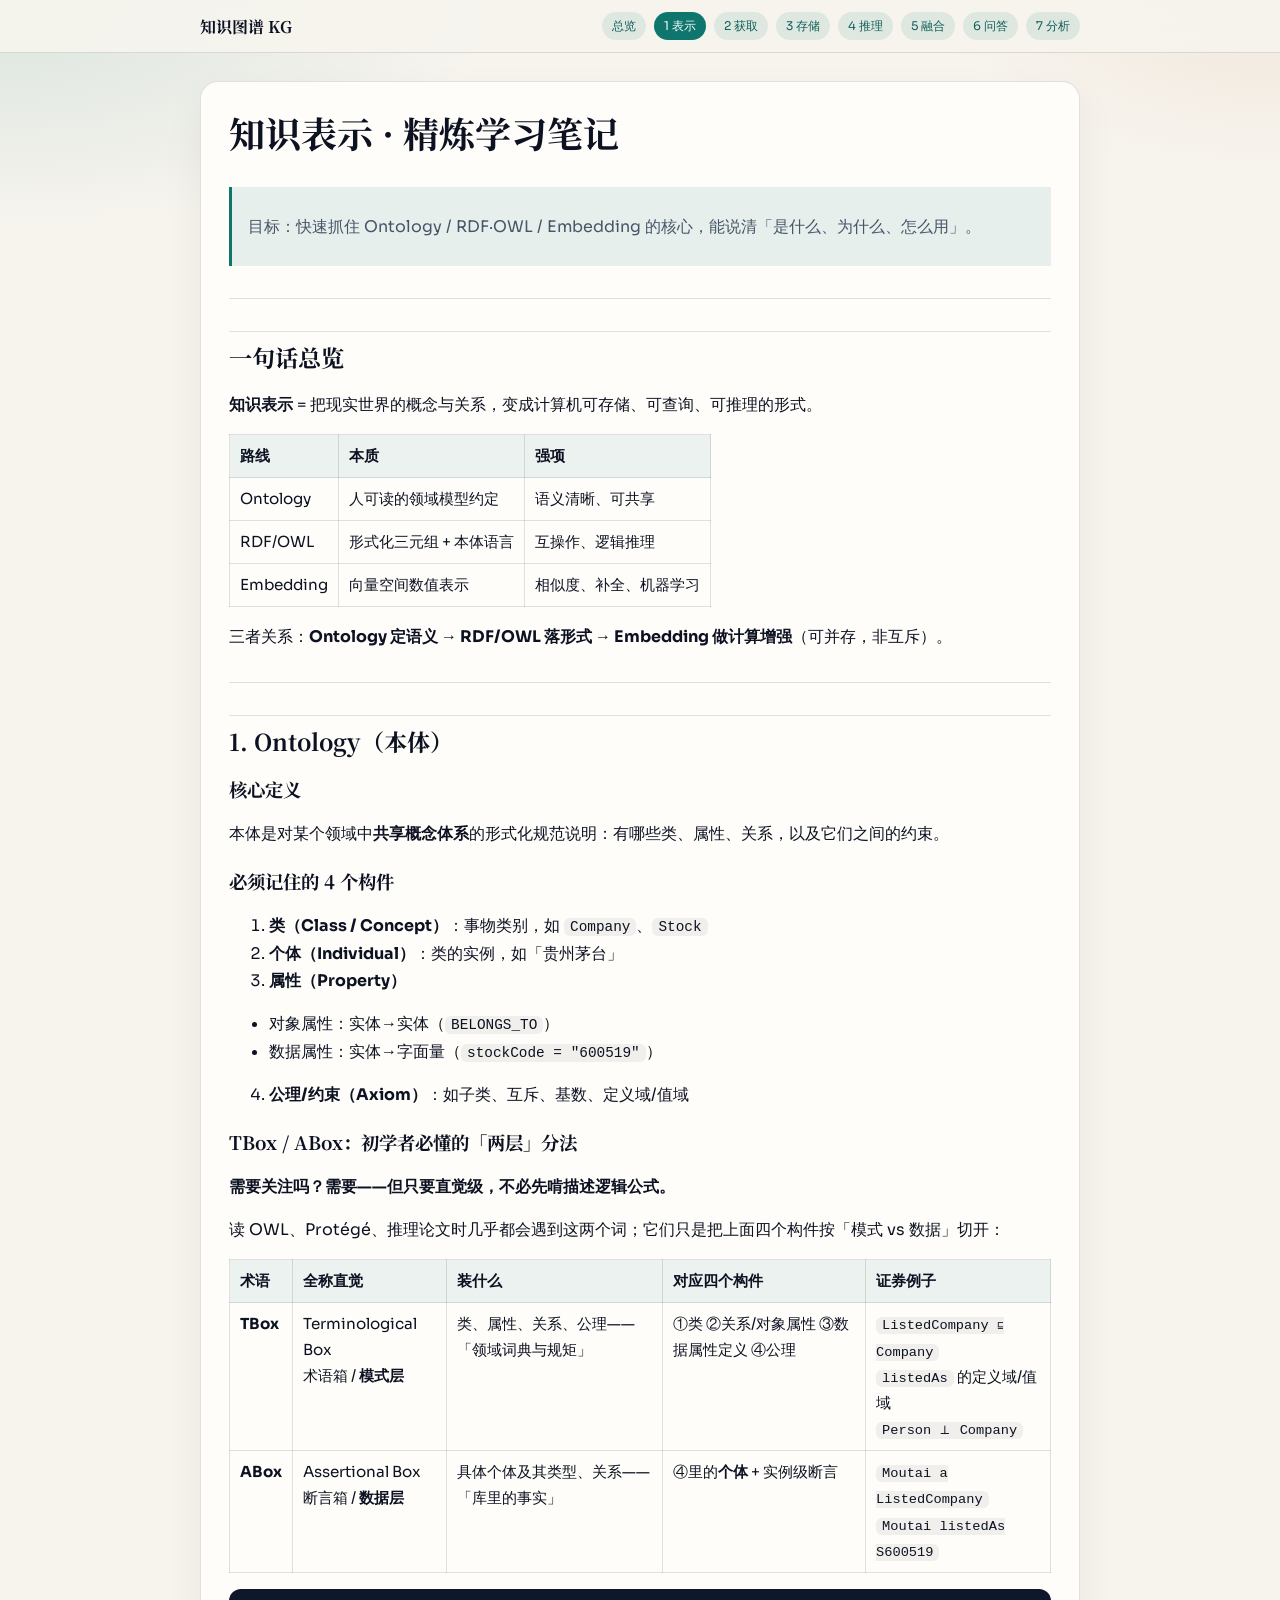
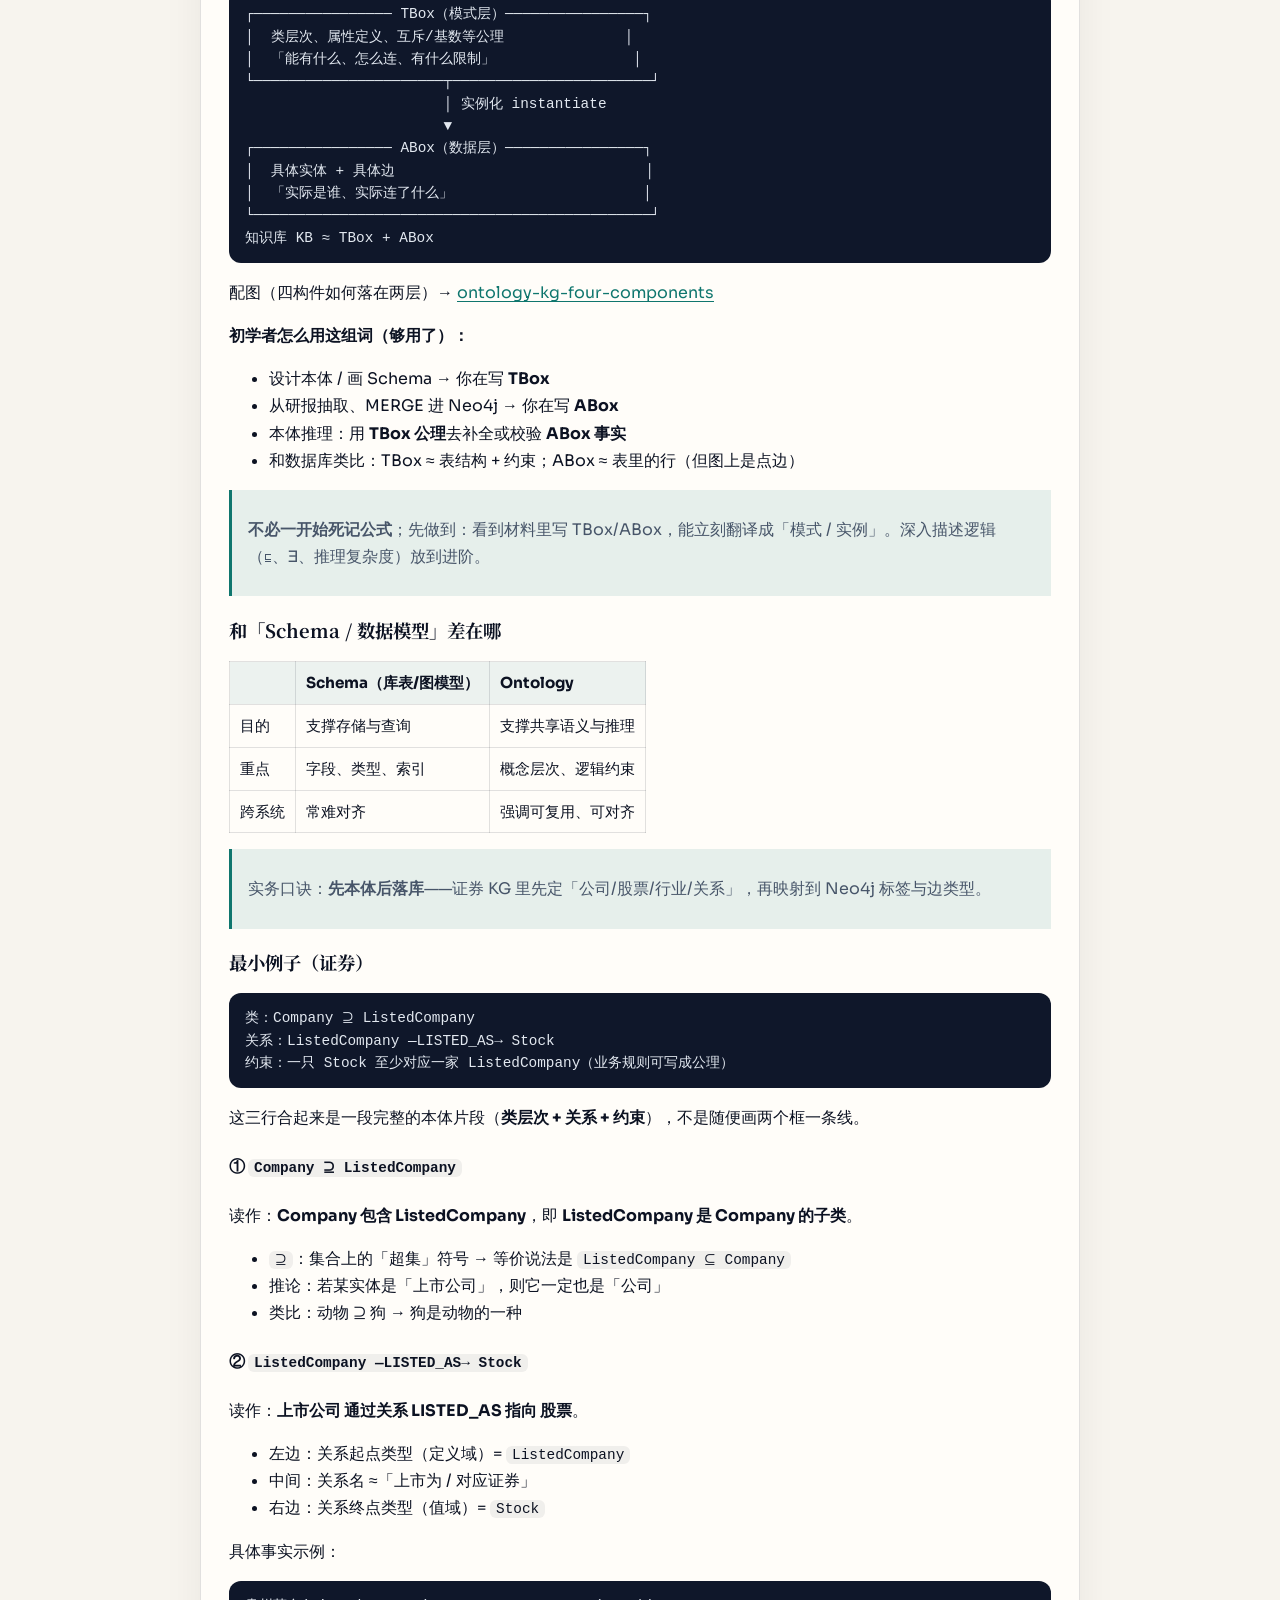
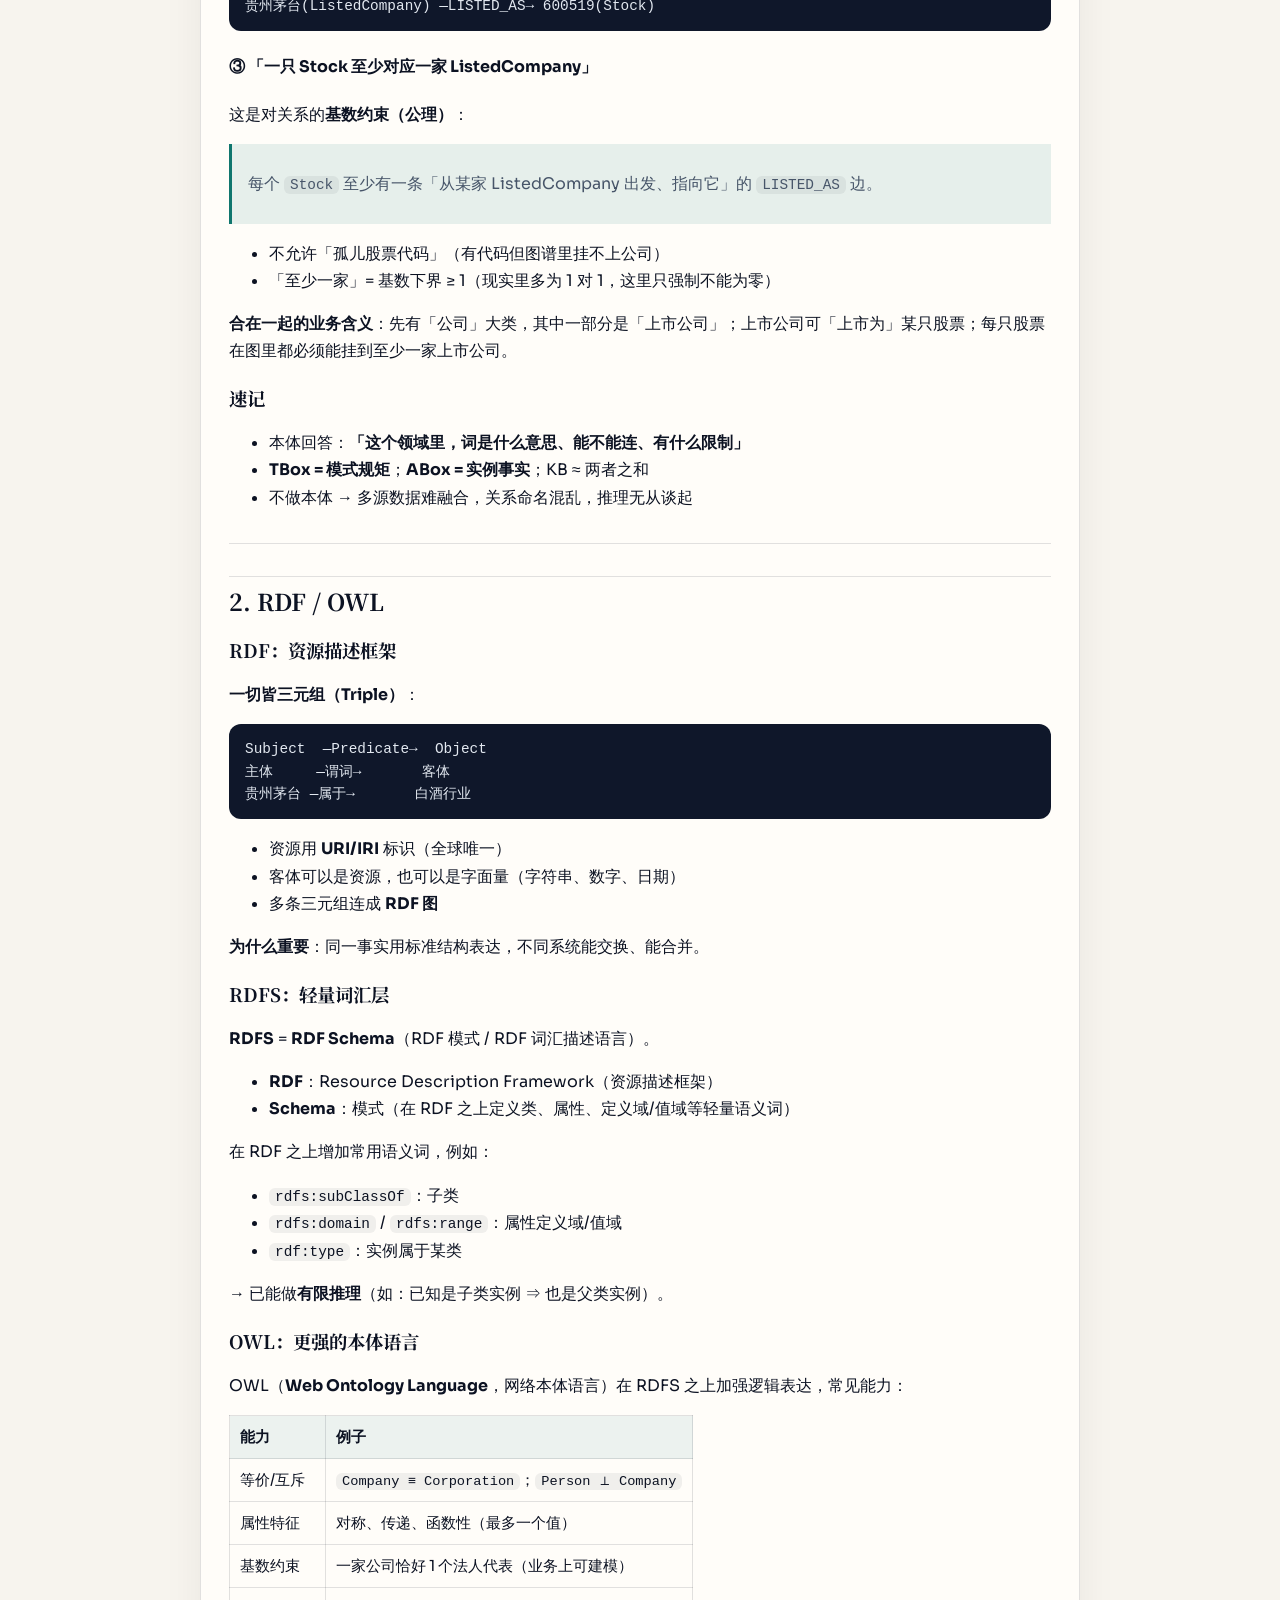
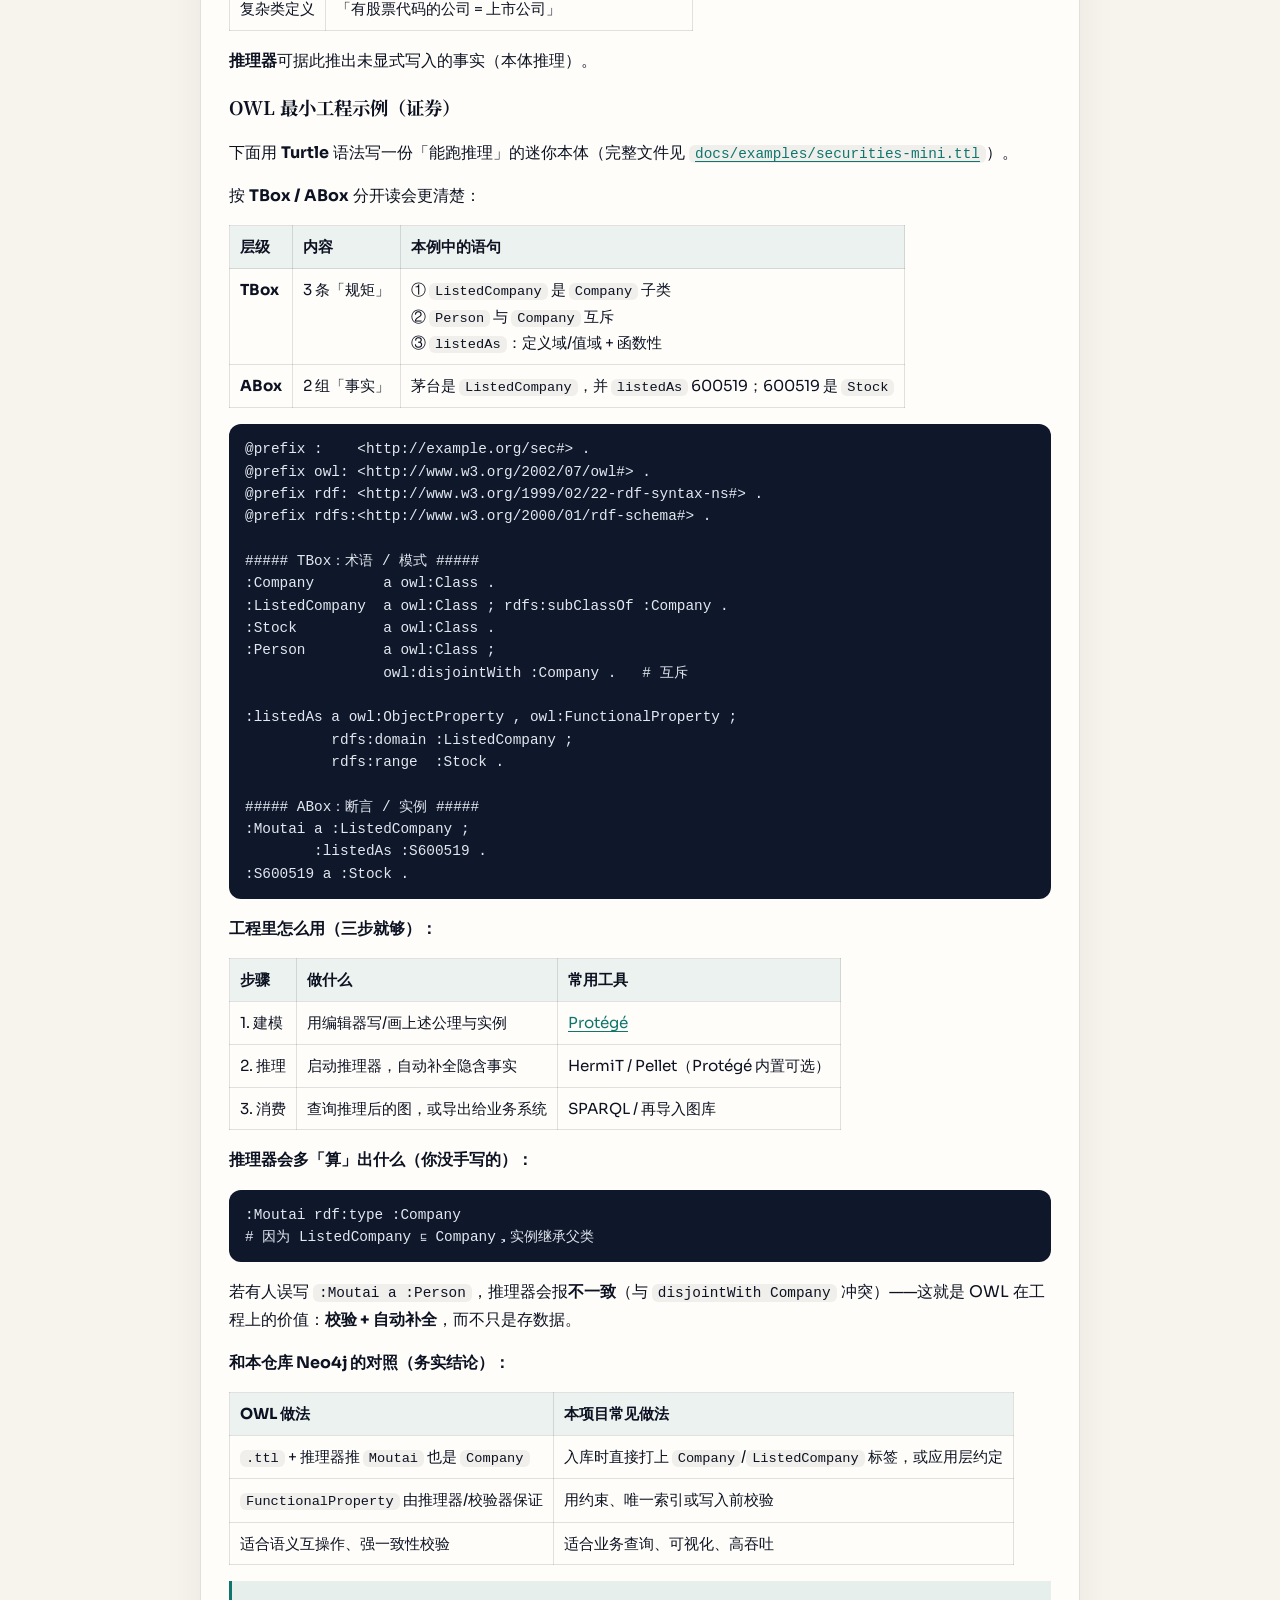
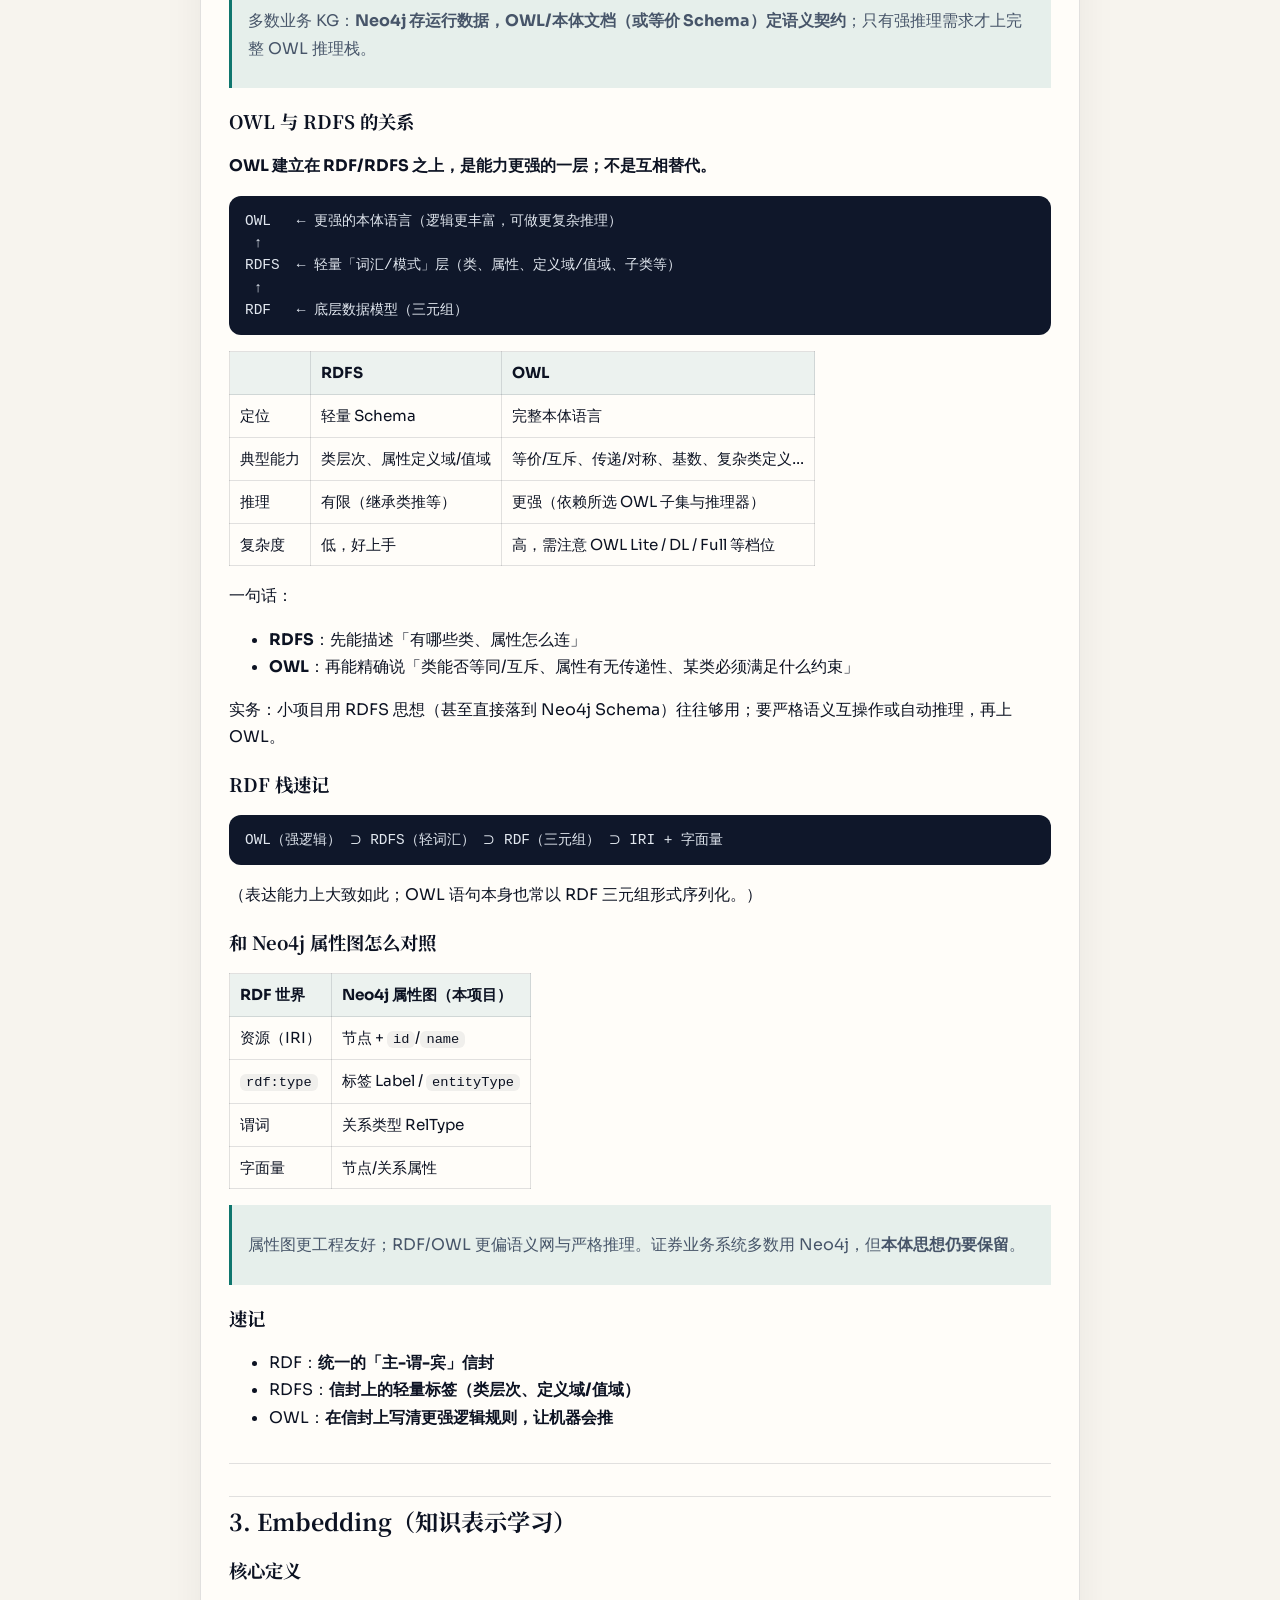
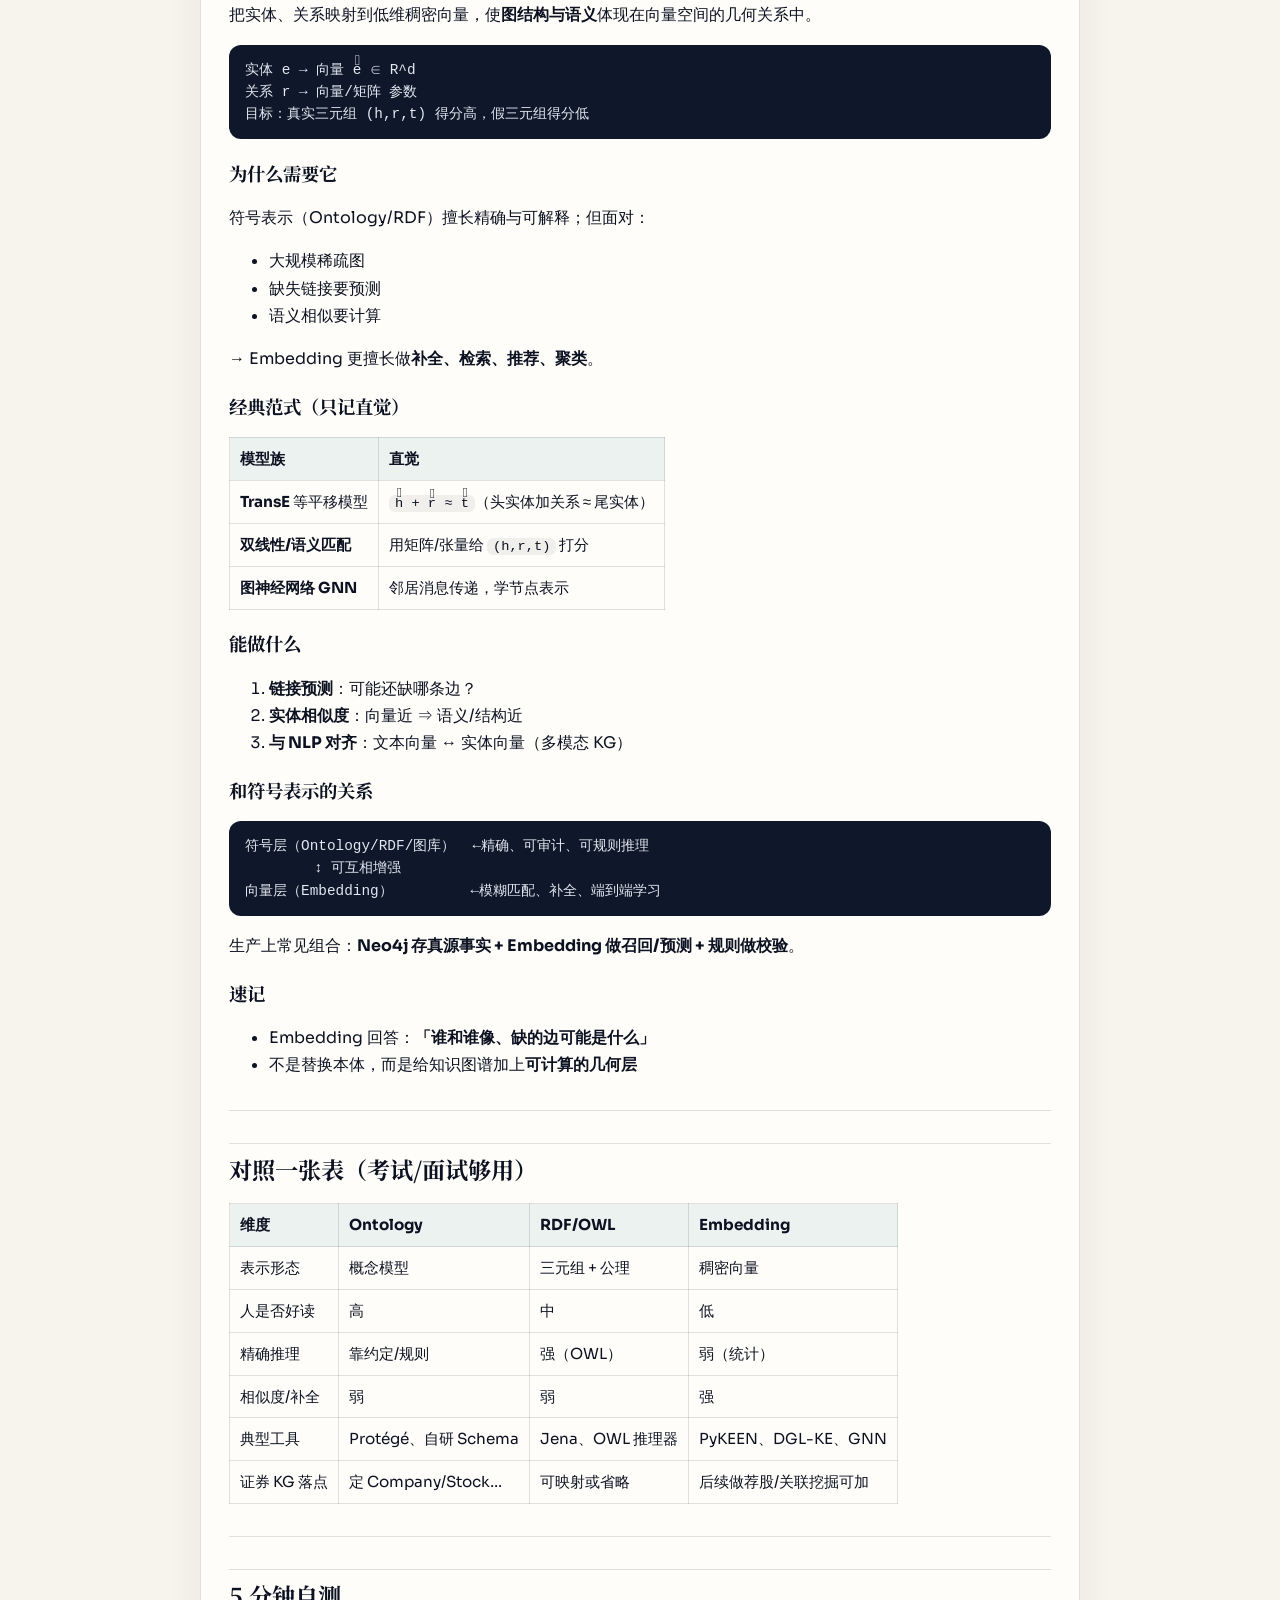
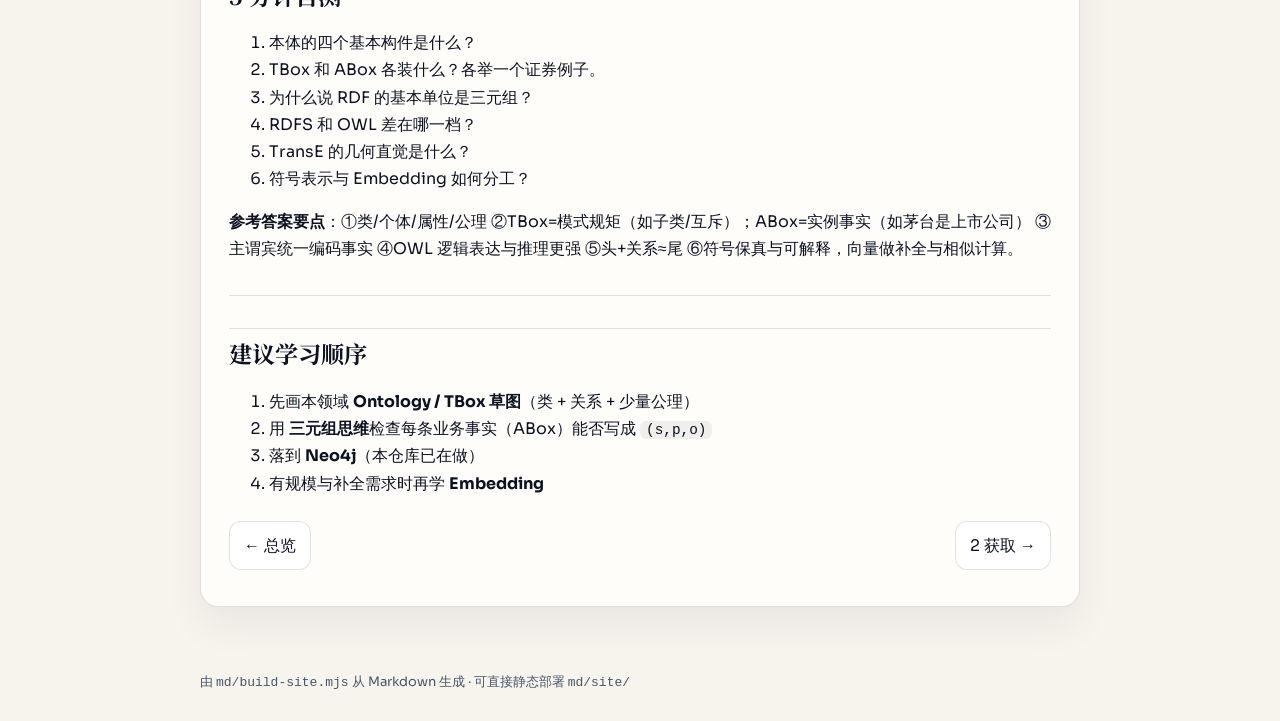
==== docs/1-知识表示.html @ 32b03c39 "feat: init repo" ====
<!DOCTYPE html>
<html lang="zh-CN">
<head>
  <meta charset="UTF-8" />
  <meta name="viewport" content="width=device-width, initial-scale=1.0" />
  <title>1、知识表示 · 证券知识图谱</title>
  <link rel="preconnect" href="https://fonts.googleapis.com" />
  <link rel="preconnect" href="https://fonts.gstatic.com" crossorigin />
  <link href="https://fonts.googleapis.com/css2?family=Noto+Serif+SC:wght@600;700&family=Sora:wght@400;500;600&display=swap" rel="stylesheet" />
  <link rel="stylesheet" href="assets/site.css" />
</head>
<body>
  <header class="topbar">
    <div class="topbar-inner">
      <a class="brand" href="index.html">知识图谱 KG</a>
      <nav class="nav">
          <a href="index.html">总览</a>
          <a href="1-知识表示.html" class="active">1 表示</a>
          <a href="2-知识获取.html">2 获取</a>
          <a href="3-知识存储.html">3 存储</a>
          <a href="4-知识推理.html">4 推理</a>
          <a href="5-知识融合.html">5 融合</a>
          <a href="6-知识问答.html">6 问答</a>
          <a href="7-知识分析.html">7 分析</a>
      </nav>
    </div>
  </header>
  <main class="wrap">
    <article class="article">
      <h1>知识表示 · 精炼学习笔记</h1>
<blockquote>
<p>目标：快速抓住 Ontology / RDF·OWL / Embedding 的核心，能说清「是什么、为什么、怎么用」。</p>
</blockquote>
<hr>
<h2>一句话总览</h2>
<p><strong>知识表示</strong> = 把现实世界的概念与关系，变成计算机可存储、可查询、可推理的形式。</p>
<table>
<thead>
<tr>
<th>路线</th>
<th>本质</th>
<th>强项</th>
</tr>
</thead>
<tbody><tr>
<td>Ontology</td>
<td>人可读的领域模型约定</td>
<td>语义清晰、可共享</td>
</tr>
<tr>
<td>RDF/OWL</td>
<td>形式化三元组 + 本体语言</td>
<td>互操作、逻辑推理</td>
</tr>
<tr>
<td>Embedding</td>
<td>向量空间数值表示</td>
<td>相似度、补全、机器学习</td>
</tr>
</tbody></table>
<p>三者关系：<strong>Ontology 定语义 → RDF/OWL 落形式 → Embedding 做计算增强</strong>（可并存，非互斥）。</p>
<hr>
<h2>1. Ontology（本体）</h2>
<h3>核心定义</h3>
<p>本体是对某个领域中<strong>共享概念体系</strong>的形式化规范说明：有哪些类、属性、关系，以及它们之间的约束。</p>
<h3>必须记住的 4 个构件</h3>
<ol>
<li><strong>类（Class / Concept）</strong>：事物类别，如 <code>Company</code>、<code>Stock</code></li>
<li><strong>个体（Individual）</strong>：类的实例，如「贵州茅台」</li>
<li><strong>属性（Property）</strong></li>
</ol>
<ul>
<li>对象属性：实体→实体（<code>BELONGS_TO</code>）</li>
<li>数据属性：实体→字面量（<code>stockCode = &quot;600519&quot;</code>）</li>
</ul>
<ol start="4">
<li><strong>公理/约束（Axiom）</strong>：如子类、互斥、基数、定义域/值域</li>
</ol>
<h3>TBox / ABox：初学者必懂的「两层」分法</h3>
<p><strong>需要关注吗？需要——但只要直觉级，不必先啃描述逻辑公式。</strong></p>
<p>读 OWL、Protégé、推理论文时几乎都会遇到这两个词；它们只是把上面四个构件按「模式 vs 数据」切开：</p>
<table>
<thead>
<tr>
<th>术语</th>
<th>全称直觉</th>
<th>装什么</th>
<th>对应四个构件</th>
<th>证券例子</th>
</tr>
</thead>
<tbody><tr>
<td><strong>TBox</strong></td>
<td>Terminological Box<br>术语箱 / <strong>模式层</strong></td>
<td>类、属性、关系、公理——「领域词典与规矩」</td>
<td>①类 ②关系/对象属性 ③数据属性定义 ④公理</td>
<td><code>ListedCompany ⊑ Company</code><br><code>listedAs</code> 的定义域/值域<br><code>Person ⊥ Company</code></td>
</tr>
<tr>
<td><strong>ABox</strong></td>
<td>Assertional Box<br>断言箱 / <strong>数据层</strong></td>
<td>具体个体及其类型、关系——「库里的事实」</td>
<td>④里的<strong>个体</strong> + 实例级断言</td>
<td><code>Moutai a ListedCompany</code><br><code>Moutai listedAs S600519</code></td>
</tr>
</tbody></table>
<pre><code class="language-text">┌──────────────── TBox（模式层）────────────────┐
│  类层次、属性定义、互斥/基数等公理              │
│  「能有什么、怎么连、有什么限制」                │
└──────────────────────┬───────────────────────┘
                       │ 实例化 instantiate
                       ▼
┌──────────────── ABox（数据层）────────────────┐
│  具体实体 + 具体边                             │
│  「实际是谁、实际连了什么」                      │
└──────────────────────────────────────────────┘
知识库 KB ≈ TBox + ABox
</code></pre>
<p>配图（四构件如何落在两层）→ <a href="ontology-kg-four-components/index.html">ontology-kg-four-components</a></p>
<p><strong>初学者怎么用这组词（够用了）：</strong></p>
<ul>
<li>设计本体 / 画 Schema → 你在写 <strong>TBox</strong></li>
<li>从研报抽取、MERGE 进 Neo4j → 你在写 <strong>ABox</strong></li>
<li>本体推理：用 <strong>TBox 公理</strong>去补全或校验 <strong>ABox 事实</strong></li>
<li>和数据库类比：TBox ≈ 表结构 + 约束；ABox ≈ 表里的行（但图上是点边）</li>
</ul>
<blockquote>
<p><strong>不必一开始死记公式</strong>；先做到：看到材料里写 TBox/ABox，能立刻翻译成「模式 / 实例」。深入描述逻辑（⊑、∃、推理复杂度）放到进阶。</p>
</blockquote>
<h3>和「Schema / 数据模型」差在哪</h3>
<table>
<thead>
<tr>
<th></th>
<th>Schema（库表/图模型）</th>
<th>Ontology</th>
</tr>
</thead>
<tbody><tr>
<td>目的</td>
<td>支撑存储与查询</td>
<td>支撑共享语义与推理</td>
</tr>
<tr>
<td>重点</td>
<td>字段、类型、索引</td>
<td>概念层次、逻辑约束</td>
</tr>
<tr>
<td>跨系统</td>
<td>常难对齐</td>
<td>强调可复用、可对齐</td>
</tr>
</tbody></table>
<blockquote>
<p>实务口诀：<strong>先本体后落库</strong>——证券 KG 里先定「公司/股票/行业/关系」，再映射到 Neo4j 标签与边类型。</p>
</blockquote>
<h3>最小例子（证券）</h3>
<pre><code class="language-text">类：Company ⊇ ListedCompany
关系：ListedCompany —LISTED_AS→ Stock
约束：一只 Stock 至少对应一家 ListedCompany（业务规则可写成公理）
</code></pre>
<p>这三行合起来是一段完整的本体片段（<strong>类层次 + 关系 + 约束</strong>），不是随便画两个框一条线。</p>
<h4>① <code>Company ⊇ ListedCompany</code></h4>
<p>读作：<strong>Company 包含 ListedCompany</strong>，即 <strong>ListedCompany 是 Company 的子类</strong>。</p>
<ul>
<li><code>⊇</code>：集合上的「超集」符号 → 等价说法是 <code>ListedCompany ⊆ Company</code></li>
<li>推论：若某实体是「上市公司」，则它一定也是「公司」</li>
<li>类比：动物 ⊇ 狗 → 狗是动物的一种</li>
</ul>
<h4>② <code>ListedCompany —LISTED_AS→ Stock</code></h4>
<p>读作：<strong>上市公司 通过关系 LISTED_AS 指向 股票</strong>。</p>
<ul>
<li>左边：关系起点类型（定义域）= <code>ListedCompany</code></li>
<li>中间：关系名 ≈「上市为 / 对应证券」</li>
<li>右边：关系终点类型（值域）= <code>Stock</code></li>
</ul>
<p>具体事实示例：</p>
<pre><code class="language-text">贵州茅台(ListedCompany) —LISTED_AS→ 600519(Stock)
</code></pre>
<h4>③ 「一只 Stock 至少对应一家 ListedCompany」</h4>
<p>这是对关系的<strong>基数约束（公理）</strong>：</p>
<blockquote>
<p>每个 <code>Stock</code> 至少有一条「从某家 ListedCompany 出发、指向它」的 <code>LISTED_AS</code> 边。</p>
</blockquote>
<ul>
<li>不允许「孤儿股票代码」（有代码但图谱里挂不上公司）</li>
<li>「至少一家」= 基数下界 ≥ 1（现实里多为 1 对 1，这里只强制不能为零）</li>
</ul>
<p><strong>合在一起的业务含义</strong>：先有「公司」大类，其中一部分是「上市公司」；上市公司可「上市为」某只股票；每只股票在图里都必须能挂到至少一家上市公司。</p>
<h3>速记</h3>
<ul>
<li>本体回答：<strong>「这个领域里，词是什么意思、能不能连、有什么限制」</strong></li>
<li><strong>TBox = 模式规矩</strong>；<strong>ABox = 实例事实</strong>；KB ≈ 两者之和</li>
<li>不做本体 → 多源数据难融合，关系命名混乱，推理无从谈起</li>
</ul>
<hr>
<h2>2. RDF / OWL</h2>
<h3>RDF：资源描述框架</h3>
<p><strong>一切皆三元组（Triple）</strong>：</p>
<pre><code class="language-text">Subject  —Predicate→  Object
主体     —谓词→       客体
贵州茅台 —属于→       白酒行业
</code></pre>
<ul>
<li>资源用 <strong>URI/IRI</strong> 标识（全球唯一）</li>
<li>客体可以是资源，也可以是字面量（字符串、数字、日期）</li>
<li>多条三元组连成 <strong>RDF 图</strong></li>
</ul>
<p><strong>为什么重要</strong>：同一事实用标准结构表达，不同系统能交换、能合并。</p>
<h3>RDFS：轻量词汇层</h3>
<p><strong>RDFS</strong> = <strong>RDF Schema</strong>（RDF 模式 / RDF 词汇描述语言）。</p>
<ul>
<li><strong>RDF</strong>：Resource Description Framework（资源描述框架）</li>
<li><strong>Schema</strong>：模式（在 RDF 之上定义类、属性、定义域/值域等轻量语义词）</li>
</ul>
<p>在 RDF 之上增加常用语义词，例如：</p>
<ul>
<li><code>rdfs:subClassOf</code>：子类</li>
<li><code>rdfs:domain</code> / <code>rdfs:range</code>：属性定义域/值域</li>
<li><code>rdf:type</code>：实例属于某类</li>
</ul>
<p>→ 已能做<strong>有限推理</strong>（如：已知是子类实例 ⇒ 也是父类实例）。</p>
<h3>OWL：更强的本体语言</h3>
<p>OWL（<strong>Web Ontology Language</strong>，网络本体语言）在 RDFS 之上加强逻辑表达，常见能力：</p>
<table>
<thead>
<tr>
<th>能力</th>
<th>例子</th>
</tr>
</thead>
<tbody><tr>
<td>等价/互斥</td>
<td><code>Company ≡ Corporation</code>；<code>Person ⊥ Company</code></td>
</tr>
<tr>
<td>属性特征</td>
<td>对称、传递、函数性（最多一个值）</td>
</tr>
<tr>
<td>基数约束</td>
<td>一家公司恰好 1 个法人代表（业务上可建模）</td>
</tr>
<tr>
<td>复杂类定义</td>
<td>「有股票代码的公司 = 上市公司」</td>
</tr>
</tbody></table>
<p><strong>推理器</strong>可据此推出未显式写入的事实（本体推理）。</p>
<h3>OWL 最小工程示例（证券）</h3>
<p>下面用 <strong>Turtle</strong> 语法写一份「能跑推理」的迷你本体（完整文件见 <a href="examples/securities-mini.ttl"><code>docs/examples/securities-mini.ttl</code></a>）。</p>
<p>按 <strong>TBox / ABox</strong> 分开读会更清楚：</p>
<table>
<thead>
<tr>
<th>层级</th>
<th>内容</th>
<th>本例中的语句</th>
</tr>
</thead>
<tbody><tr>
<td><strong>TBox</strong></td>
<td>3 条「规矩」</td>
<td>① <code>ListedCompany</code> 是 <code>Company</code> 子类<br>② <code>Person</code> 与 <code>Company</code> 互斥<br>③ <code>listedAs</code>：定义域/值域 + 函数性</td>
</tr>
<tr>
<td><strong>ABox</strong></td>
<td>2 组「事实」</td>
<td>茅台是 <code>ListedCompany</code>，并 <code>listedAs</code> 600519；600519 是 <code>Stock</code></td>
</tr>
</tbody></table>
<pre><code class="language-turtle">@prefix :    &lt;http://example.org/sec#&gt; .
@prefix owl: &lt;http://www.w3.org/2002/07/owl#&gt; .
@prefix rdf: &lt;http://www.w3.org/1999/02/22-rdf-syntax-ns#&gt; .
@prefix rdfs:&lt;http://www.w3.org/2000/01/rdf-schema#&gt; .

##### TBox：术语 / 模式 #####
:Company        a owl:Class .
:ListedCompany  a owl:Class ; rdfs:subClassOf :Company .
:Stock          a owl:Class .
:Person         a owl:Class ;
                owl:disjointWith :Company .   # 互斥

:listedAs a owl:ObjectProperty , owl:FunctionalProperty ;
          rdfs:domain :ListedCompany ;
          rdfs:range  :Stock .

##### ABox：断言 / 实例 #####
:Moutai a :ListedCompany ;
        :listedAs :S600519 .
:S600519 a :Stock .
</code></pre>
<p><strong>工程里怎么用（三步就够）：</strong></p>
<table>
<thead>
<tr>
<th>步骤</th>
<th>做什么</th>
<th>常用工具</th>
</tr>
</thead>
<tbody><tr>
<td>1. 建模</td>
<td>用编辑器写/画上述公理与实例</td>
<td><a href="https://protege.stanford.edu/">Protégé</a></td>
</tr>
<tr>
<td>2. 推理</td>
<td>启动推理器，自动补全隐含事实</td>
<td>HermiT / Pellet（Protégé 内置可选）</td>
</tr>
<tr>
<td>3. 消费</td>
<td>查询推理后的图，或导出给业务系统</td>
<td>SPARQL / 再导入图库</td>
</tr>
</tbody></table>
<p><strong>推理器会多「算」出什么（你没手写的）：</strong></p>
<pre><code class="language-text">:Moutai rdf:type :Company
# 因为 ListedCompany ⊑ Company，实例继承父类
</code></pre>
<p>若有人误写 <code>:Moutai a :Person</code>，推理器会报<strong>不一致</strong>（与 <code>disjointWith Company</code> 冲突）——这就是 OWL 在工程上的价值：<strong>校验 + 自动补全</strong>，而不只是存数据。</p>
<p><strong>和本仓库 Neo4j 的对照（务实结论）：</strong></p>
<table>
<thead>
<tr>
<th>OWL 做法</th>
<th>本项目常见做法</th>
</tr>
</thead>
<tbody><tr>
<td><code>.ttl</code> + 推理器推 <code>Moutai</code> 也是 <code>Company</code></td>
<td>入库时直接打上 <code>Company</code>/<code>ListedCompany</code> 标签，或应用层约定</td>
</tr>
<tr>
<td><code>FunctionalProperty</code> 由推理器/校验器保证</td>
<td>用约束、唯一索引或写入前校验</td>
</tr>
<tr>
<td>适合语义互操作、强一致性校验</td>
<td>适合业务查询、可视化、高吞吐</td>
</tr>
</tbody></table>
<blockquote>
<p>多数业务 KG：<strong>Neo4j 存运行数据，OWL/本体文档（或等价 Schema）定语义契约</strong>；只有强推理需求才上完整 OWL 推理栈。</p>
</blockquote>
<h3>OWL 与 RDFS 的关系</h3>
<p><strong>OWL 建立在 RDF/RDFS 之上，是能力更强的一层；不是互相替代。</strong></p>
<pre><code class="language-text">OWL   ← 更强的本体语言（逻辑更丰富，可做更复杂推理）
 ↑
RDFS  ← 轻量「词汇/模式」层（类、属性、定义域/值域、子类等）
 ↑
RDF   ← 底层数据模型（三元组）
</code></pre>
<table>
<thead>
<tr>
<th></th>
<th>RDFS</th>
<th>OWL</th>
</tr>
</thead>
<tbody><tr>
<td>定位</td>
<td>轻量 Schema</td>
<td>完整本体语言</td>
</tr>
<tr>
<td>典型能力</td>
<td>类层次、属性定义域/值域</td>
<td>等价/互斥、传递/对称、基数、复杂类定义…</td>
</tr>
<tr>
<td>推理</td>
<td>有限（继承类推等）</td>
<td>更强（依赖所选 OWL 子集与推理器）</td>
</tr>
<tr>
<td>复杂度</td>
<td>低，好上手</td>
<td>高，需注意 OWL Lite / DL / Full 等档位</td>
</tr>
</tbody></table>
<p>一句话：</p>
<ul>
<li><strong>RDFS</strong>：先能描述「有哪些类、属性怎么连」</li>
<li><strong>OWL</strong>：再能精确说「类能否等同/互斥、属性有无传递性、某类必须满足什么约束」</li>
</ul>
<p>实务：小项目用 RDFS 思想（甚至直接落到 Neo4j Schema）往往够用；要严格语义互操作或自动推理，再上 OWL。</p>
<h3>RDF 栈速记</h3>
<pre><code class="language-text">OWL（强逻辑） ⊃ RDFS（轻词汇） ⊃ RDF（三元组） ⊃ IRI + 字面量
</code></pre>
<p>（表达能力上大致如此；OWL 语句本身也常以 RDF 三元组形式序列化。）</p>
<h3>和 Neo4j 属性图怎么对照</h3>
<table>
<thead>
<tr>
<th>RDF 世界</th>
<th>Neo4j 属性图（本项目）</th>
</tr>
</thead>
<tbody><tr>
<td>资源（IRI）</td>
<td>节点 + <code>id</code>/<code>name</code></td>
</tr>
<tr>
<td><code>rdf:type</code></td>
<td>标签 Label / <code>entityType</code></td>
</tr>
<tr>
<td>谓词</td>
<td>关系类型 RelType</td>
</tr>
<tr>
<td>字面量</td>
<td>节点/关系属性</td>
</tr>
</tbody></table>
<blockquote>
<p>属性图更工程友好；RDF/OWL 更偏语义网与严格推理。证券业务系统多数用 Neo4j，但<strong>本体思想仍要保留</strong>。</p>
</blockquote>
<h3>速记</h3>
<ul>
<li>RDF：<strong>统一的「主-谓-宾」信封</strong></li>
<li>RDFS：<strong>信封上的轻量标签（类层次、定义域/值域）</strong></li>
<li>OWL：<strong>在信封上写清更强逻辑规则，让机器会推</strong></li>
</ul>
<hr>
<h2>3. Embedding（知识表示学习）</h2>
<h3>核心定义</h3>
<p>把实体、关系映射到低维稠密向量，使<strong>图结构与语义</strong>体现在向量空间的几何关系中。</p>
<pre><code class="language-text">实体 e → 向量 e⃗ ∈ R^d
关系 r → 向量/矩阵 参数
目标：真实三元组 (h,r,t) 得分高，假三元组得分低
</code></pre>
<h3>为什么需要它</h3>
<p>符号表示（Ontology/RDF）擅长精确与可解释；但面对：</p>
<ul>
<li>大规模稀疏图</li>
<li>缺失链接要预测</li>
<li>语义相似要计算</li>
</ul>
<p>→ Embedding 更擅长做<strong>补全、检索、推荐、聚类</strong>。</p>
<h3>经典范式（只记直觉）</h3>
<table>
<thead>
<tr>
<th>模型族</th>
<th>直觉</th>
</tr>
</thead>
<tbody><tr>
<td><strong>TransE</strong> 等平移模型</td>
<td><code>h⃗ + r⃗ ≈ t⃗</code>（头实体加关系 ≈ 尾实体）</td>
</tr>
<tr>
<td><strong>双线性/语义匹配</strong></td>
<td>用矩阵/张量给 <code>(h,r,t)</code> 打分</td>
</tr>
<tr>
<td><strong>图神经网络 GNN</strong></td>
<td>邻居消息传递，学节点表示</td>
</tr>
</tbody></table>
<h3>能做什么</h3>
<ol>
<li><strong>链接预测</strong>：可能还缺哪条边？</li>
<li><strong>实体相似度</strong>：向量近 ⇒ 语义/结构近</li>
<li><strong>与 NLP 对齐</strong>：文本向量 ↔ 实体向量（多模态 KG）</li>
</ol>
<h3>和符号表示的关系</h3>
<pre><code class="language-text">符号层（Ontology/RDF/图库）  ←精确、可审计、可规则推理
        ↕ 可互相增强
向量层（Embedding）         ←模糊匹配、补全、端到端学习
</code></pre>
<p>生产上常见组合：<strong>Neo4j 存真源事实 + Embedding 做召回/预测 + 规则做校验</strong>。</p>
<h3>速记</h3>
<ul>
<li>Embedding 回答：<strong>「谁和谁像、缺的边可能是什么」</strong></li>
<li>不是替换本体，而是给知识图谱加上<strong>可计算的几何层</strong></li>
</ul>
<hr>
<h2>对照一张表（考试/面试够用）</h2>
<table>
<thead>
<tr>
<th>维度</th>
<th>Ontology</th>
<th>RDF/OWL</th>
<th>Embedding</th>
</tr>
</thead>
<tbody><tr>
<td>表示形态</td>
<td>概念模型</td>
<td>三元组 + 公理</td>
<td>稠密向量</td>
</tr>
<tr>
<td>人是否好读</td>
<td>高</td>
<td>中</td>
<td>低</td>
</tr>
<tr>
<td>精确推理</td>
<td>靠约定/规则</td>
<td>强（OWL）</td>
<td>弱（统计）</td>
</tr>
<tr>
<td>相似度/补全</td>
<td>弱</td>
<td>弱</td>
<td>强</td>
</tr>
<tr>
<td>典型工具</td>
<td>Protégé、自研 Schema</td>
<td>Jena、OWL 推理器</td>
<td>PyKEEN、DGL-KE、GNN</td>
</tr>
<tr>
<td>证券 KG 落点</td>
<td>定 Company/Stock…</td>
<td>可映射或省略</td>
<td>后续做荐股/关联挖掘可加</td>
</tr>
</tbody></table>
<hr>
<h2>5 分钟自测</h2>
<ol>
<li>本体的四个基本构件是什么？</li>
<li>TBox 和 ABox 各装什么？各举一个证券例子。</li>
<li>为什么说 RDF 的基本单位是三元组？</li>
<li>RDFS 和 OWL 差在哪一档？</li>
<li>TransE 的几何直觉是什么？</li>
<li>符号表示与 Embedding 如何分工？</li>
</ol>
<p><strong>参考答案要点</strong>：①类/个体/属性/公理 ②TBox=模式规矩（如子类/互斥）；ABox=实例事实（如茅台是上市公司） ③主谓宾统一编码事实 ④OWL 逻辑表达与推理更强 ⑤头+关系≈尾 ⑥符号保真与可解释，向量做补全与相似计算。</p>
<hr>
<h2>建议学习顺序</h2>
<ol>
<li>先画本领域 <strong>Ontology / TBox 草图</strong>（类 + 关系 + 少量公理）</li>
<li>用 <strong>三元组思维</strong>检查每条业务事实（ABox）能否写成 <code>(s,p,o)</code></li>
<li>落到 <strong>Neo4j</strong>（本仓库已在做）</li>
<li>有规模与补全需求时再学 <strong>Embedding</strong></li>
</ol>

      <nav class="pager"><a href="index.html">← 总览</a><a href="2-知识获取.html">2 获取 →</a></nav>
    </article>
  </main>
  <footer class="footer">
    由 <code>md/build-site.mjs</code> 从 Markdown 生成 · 可直接静态部署 <code>md/site/</code>
  </footer>
</body>
</html>
---- docs/assets/site.css ----
:root {
  --ink: #0c1222;
  --muted: #475569;
  --paper: #f7f4ee;
  --panel: #fffdf9;
  --line: rgba(12, 18, 34, 0.12);
  --accent: #0f766e;
  --accent-soft: rgba(15, 118, 110, 0.1);
  --code-bg: #0f172a;
  --font: "Sora", "PingFang SC", "Microsoft YaHei", sans-serif;
  --display: "Noto Serif SC", "Songti SC", serif;
}

* {
  box-sizing: border-box;
}

html {
  scroll-behavior: smooth;
}

body {
  margin: 0;
  color: var(--ink);
  font-family: var(--font);
  line-height: 1.7;
  background:
    radial-gradient(900px 420px at 0% 0%, rgba(15, 118, 110, 0.12), transparent 55%),
    radial-gradient(700px 360px at 100% 0%, rgba(180, 83, 9, 0.08), transparent 50%),
    var(--paper);
}

a {
  color: var(--accent);
  text-decoration-thickness: 1px;
  text-underline-offset: 3px;
}

a:hover {
  color: #115e59;
}

.topbar {
  position: sticky;
  top: 0;
  z-index: 20;
  backdrop-filter: blur(10px);
  background: rgba(247, 244, 238, 0.9);
  border-bottom: 1px solid var(--line);
}

.topbar-inner {
  max-width: 920px;
  margin: 0 auto;
  padding: 12px 20px;
  display: flex;
  gap: 12px;
  align-items: center;
  justify-content: space-between;
  flex-wrap: wrap;
}

.brand {
  font-family: var(--display);
  font-weight: 700;
  color: var(--ink);
  text-decoration: none;
}

.nav {
  display: flex;
  flex-wrap: wrap;
  gap: 8px;
}

.nav a {
  font-size: 12px;
  padding: 4px 10px;
  border-radius: 999px;
  background: var(--accent-soft);
  text-decoration: none;
  color: #115e59;
}

.nav a.active {
  background: var(--accent);
  color: #f8fffc;
}

.wrap {
  max-width: 920px;
  margin: 0 auto;
  padding: 28px 20px 64px;
}

.article {
  background: var(--panel);
  border: 1px solid var(--line);
  border-radius: 18px;
  padding: 28px 28px 36px;
  box-shadow: 0 18px 40px rgba(12, 18, 34, 0.06);
}

.article h1,
.article h2,
.article h3 {
  font-family: var(--display);
  line-height: 1.3;
}

.article h1 {
  margin-top: 0;
  font-size: clamp(28px, 4vw, 36px);
}

.article h2 {
  margin-top: 2rem;
  padding-top: 0.6rem;
  border-top: 1px solid var(--line);
  font-size: 1.45rem;
}

.article h3 {
  margin-top: 1.4rem;
  font-size: 1.15rem;
}

.article blockquote {
  margin: 1rem 0;
  padding: 10px 16px;
  border-left: 3px solid var(--accent);
  background: var(--accent-soft);
  color: var(--muted);
}

.article table {
  width: 100%;
  border-collapse: collapse;
  display: block;
  overflow-x: auto;
  margin: 1rem 0;
  font-size: 0.95rem;
}

.article th,
.article td {
  border: 1px solid var(--line);
  padding: 8px 10px;
  text-align: left;
  vertical-align: top;
}

.article th {
  background: rgba(15, 118, 110, 0.08);
}

.article code {
  font-family: ui-monospace, SFMono-Regular, Menlo, Consolas, monospace;
  font-size: 0.9em;
  background: rgba(15, 23, 42, 0.06);
  padding: 1px 6px;
  border-radius: 6px;
}

.article pre {
  background: var(--code-bg);
  color: #e2e8f0;
  padding: 14px 16px;
  border-radius: 12px;
  overflow-x: auto;
  line-height: 1.55;
}

.article pre code {
  background: transparent;
  padding: 0;
  color: inherit;
}

.article hr {
  border: 0;
  border-top: 1px solid var(--line);
  margin: 2rem 0;
}

.pager {
  display: flex;
  justify-content: space-between;
  gap: 12px;
  margin-top: 24px;
  flex-wrap: wrap;
}

.pager a {
  display: inline-block;
  padding: 10px 14px;
  border-radius: 12px;
  border: 1px solid var(--line);
  background: #fff;
  text-decoration: none;
  color: var(--ink);
}

.footer {
  max-width: 920px;
  margin: 0 auto;
  padding: 0 20px 40px;
  color: var(--muted);
  font-size: 13px;
}

@media (max-width: 640px) {
  .article {
    padding: 18px 14px 24px;
    border-radius: 14px;
  }
}
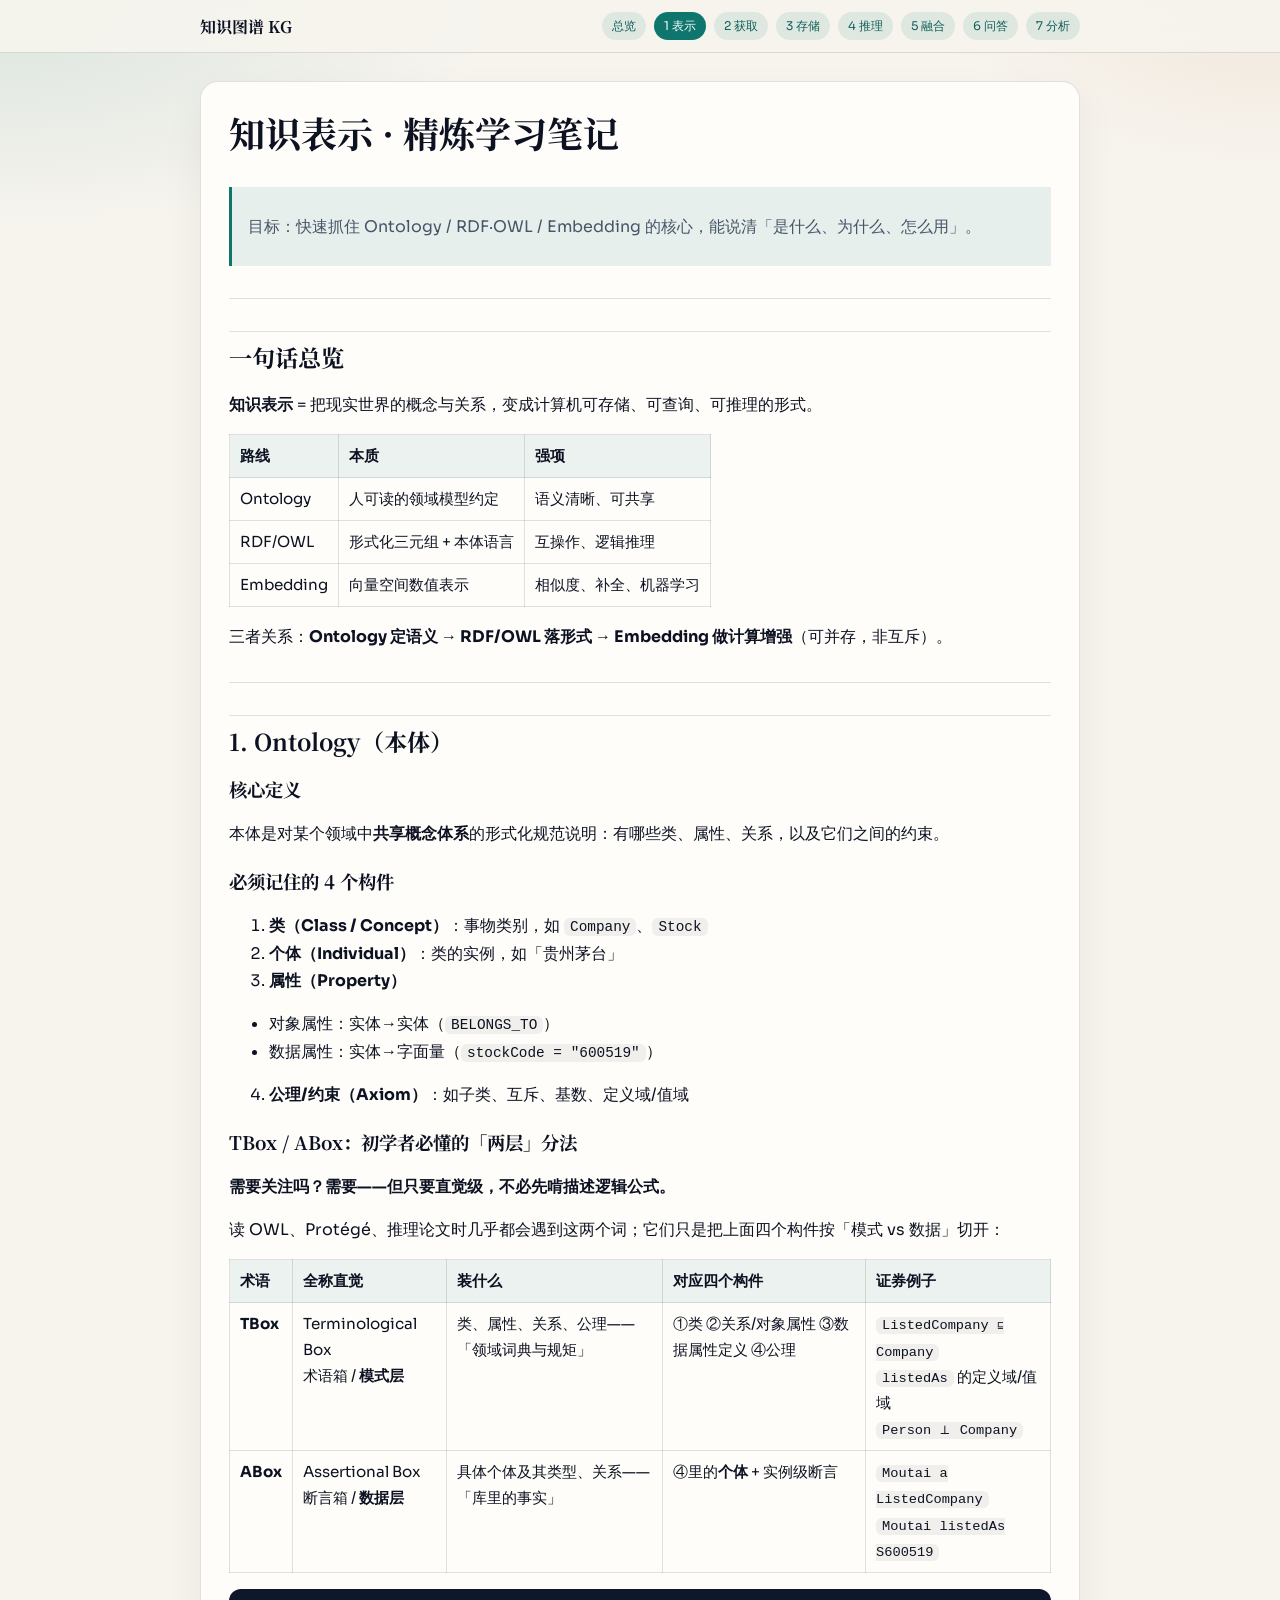
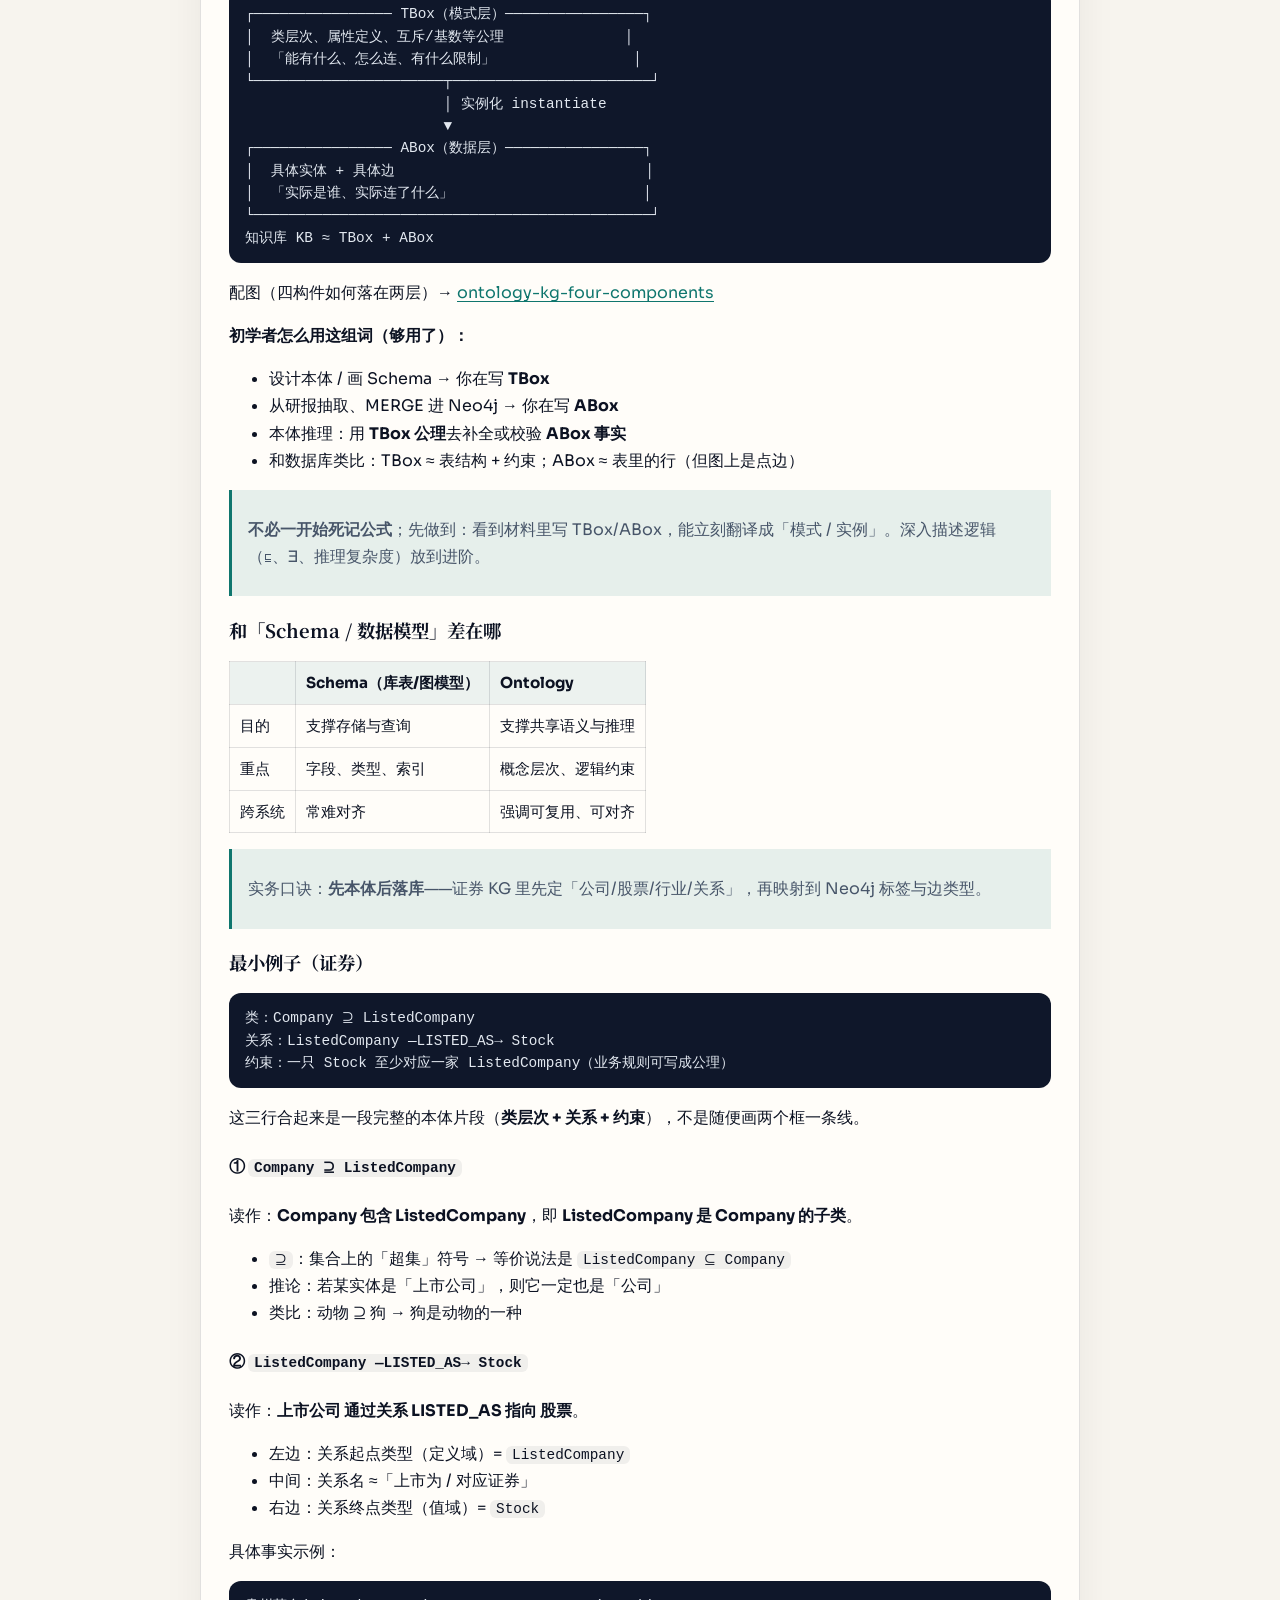
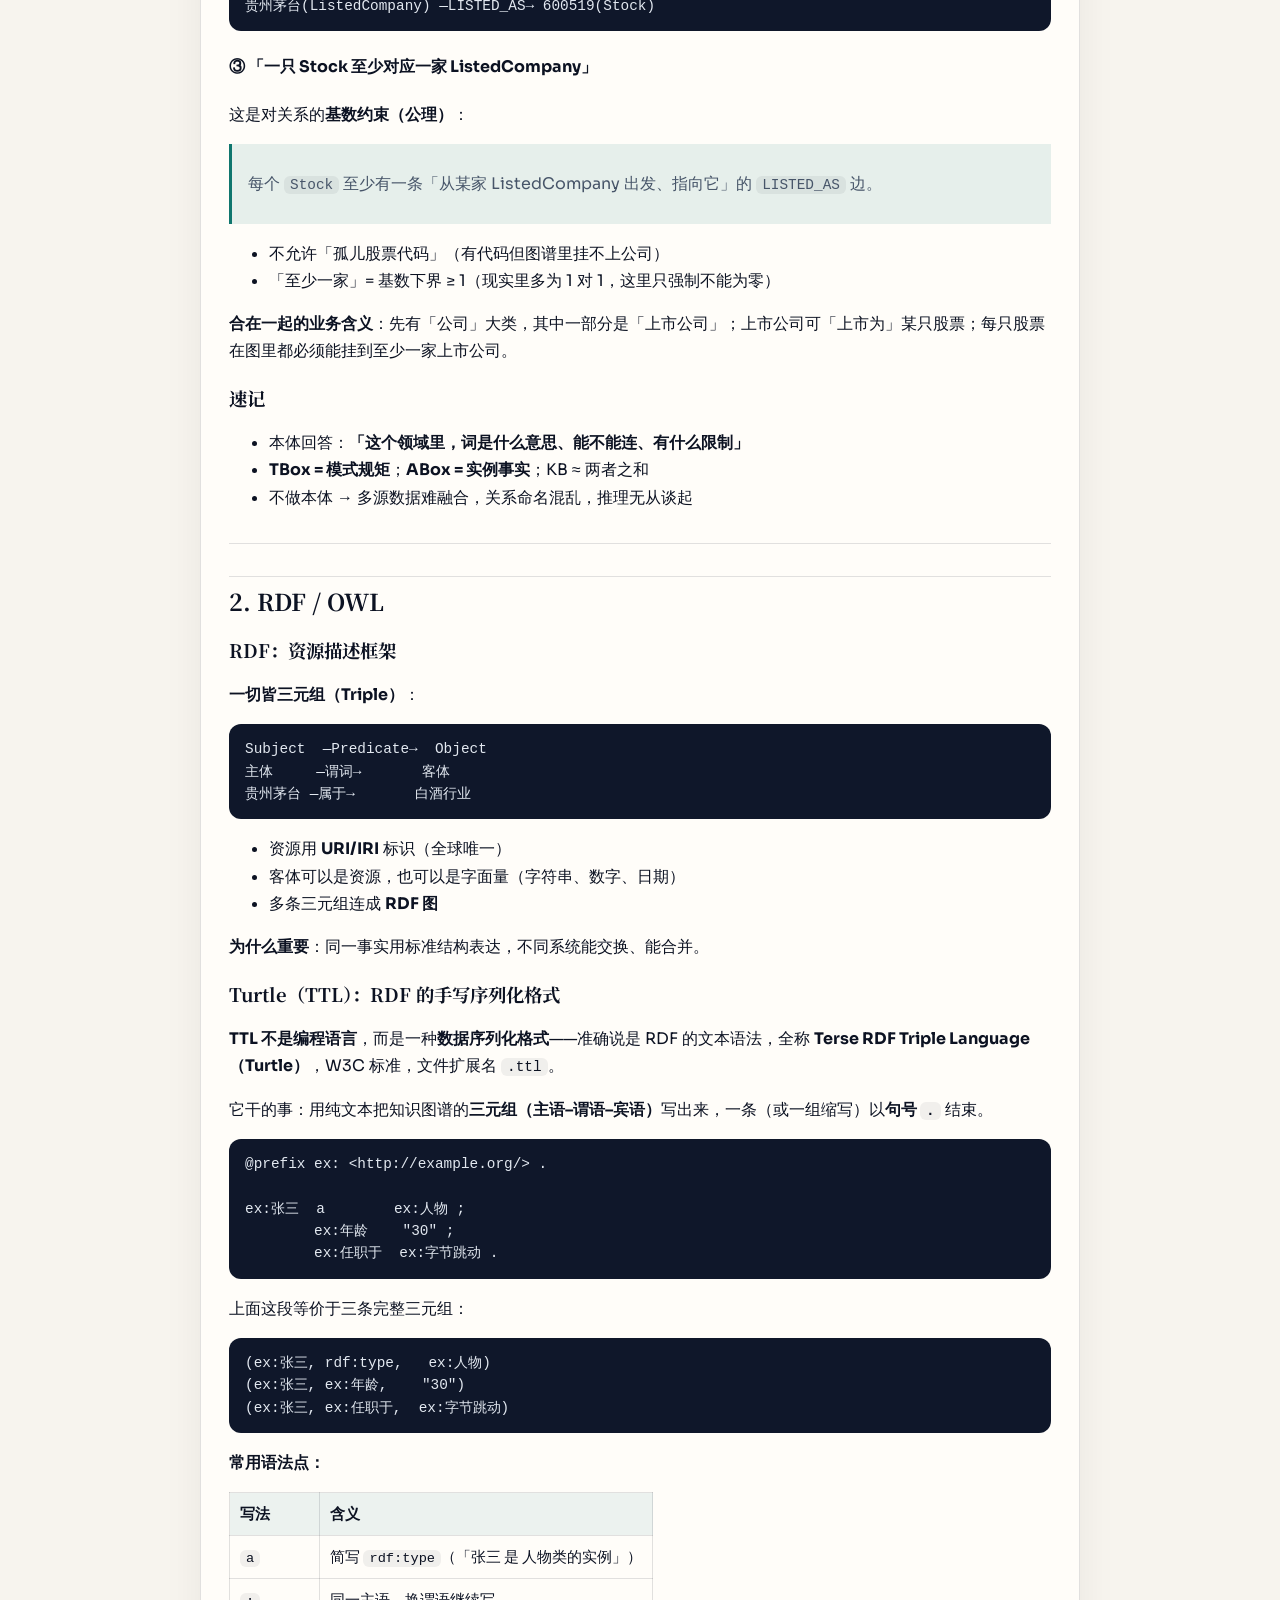
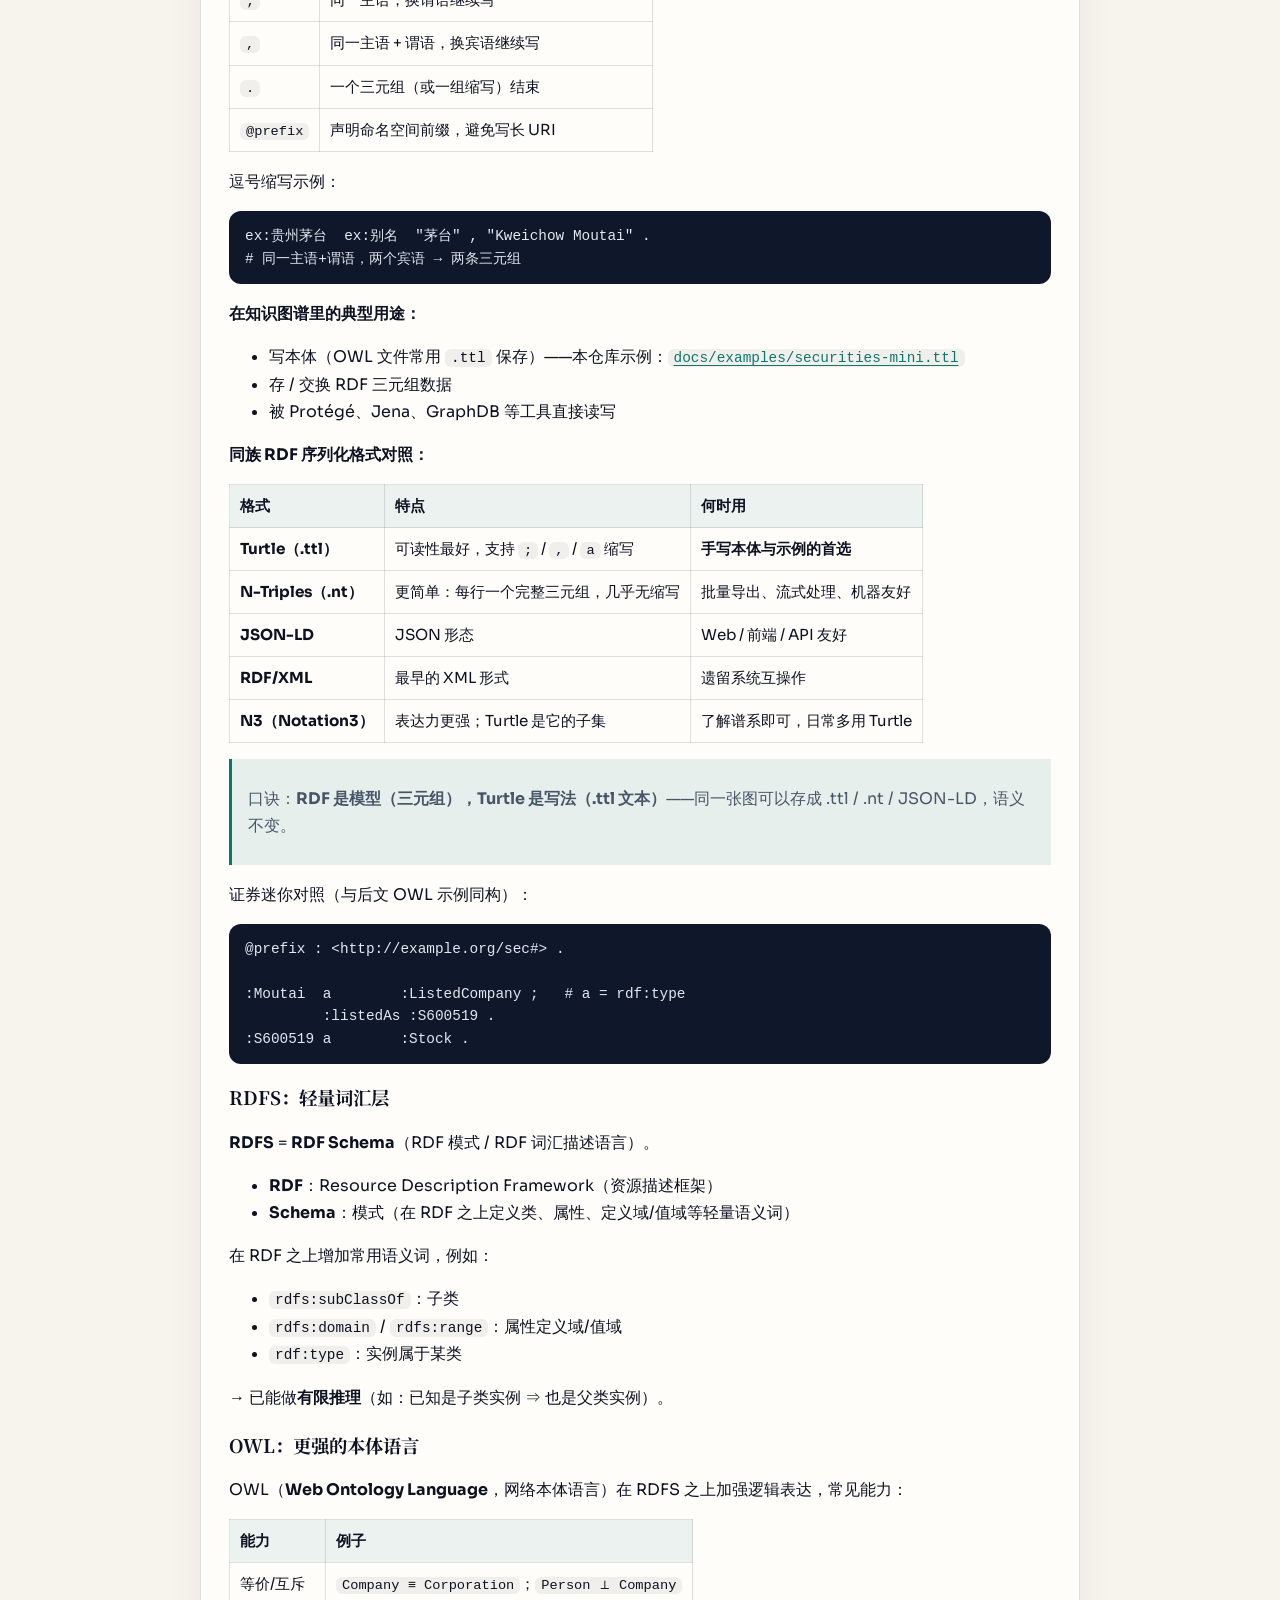
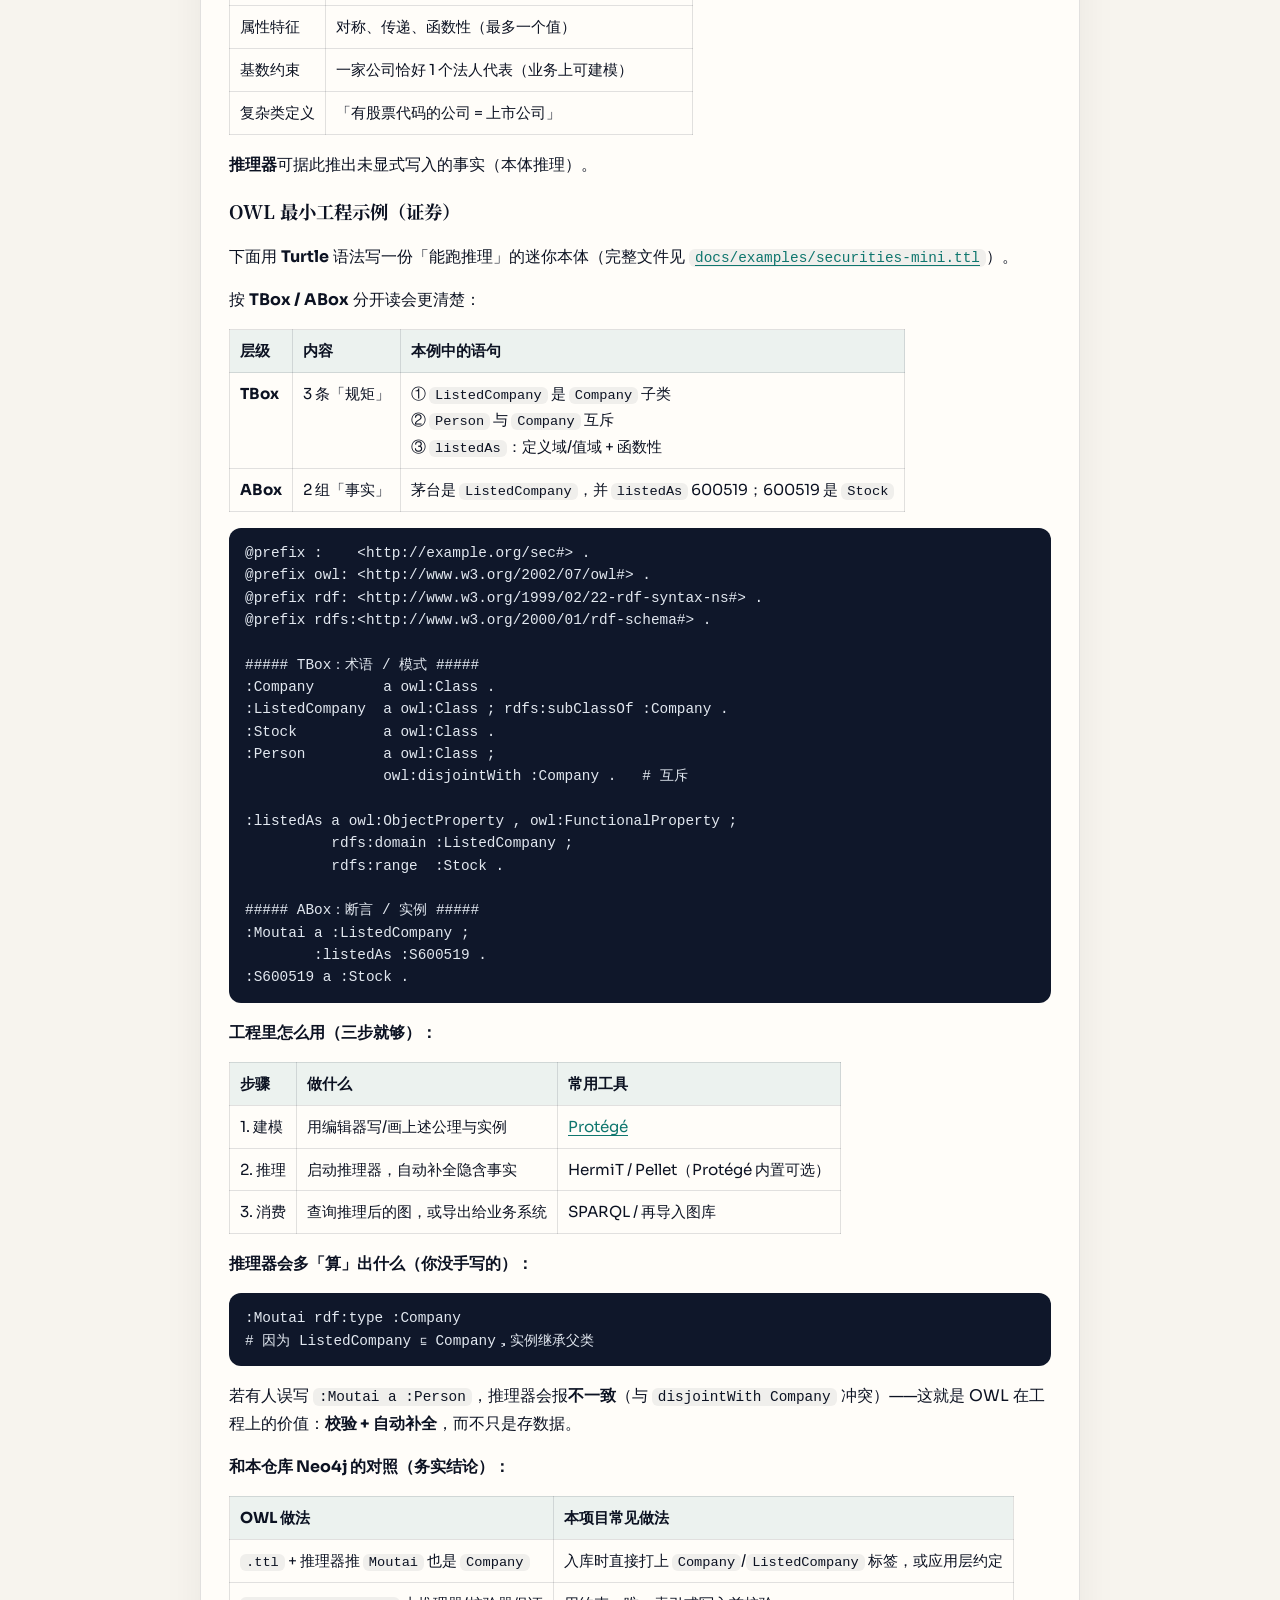
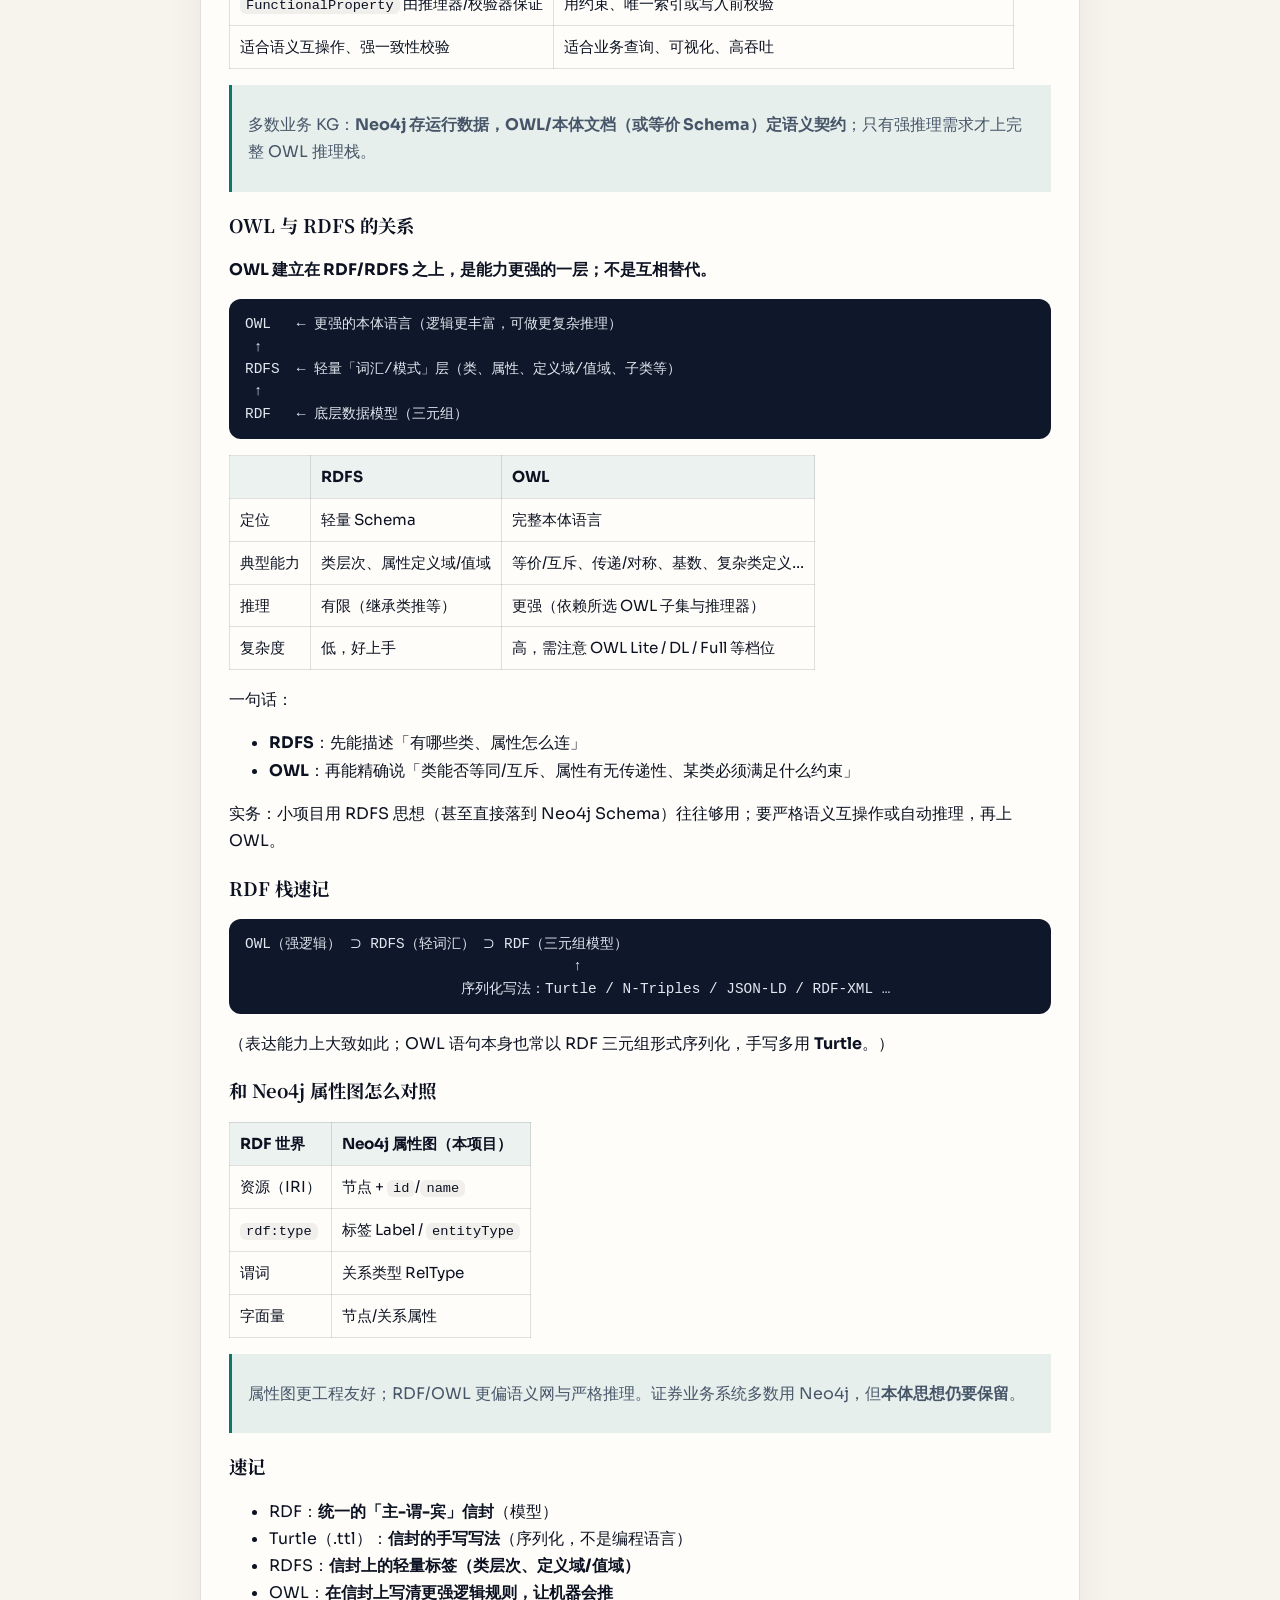
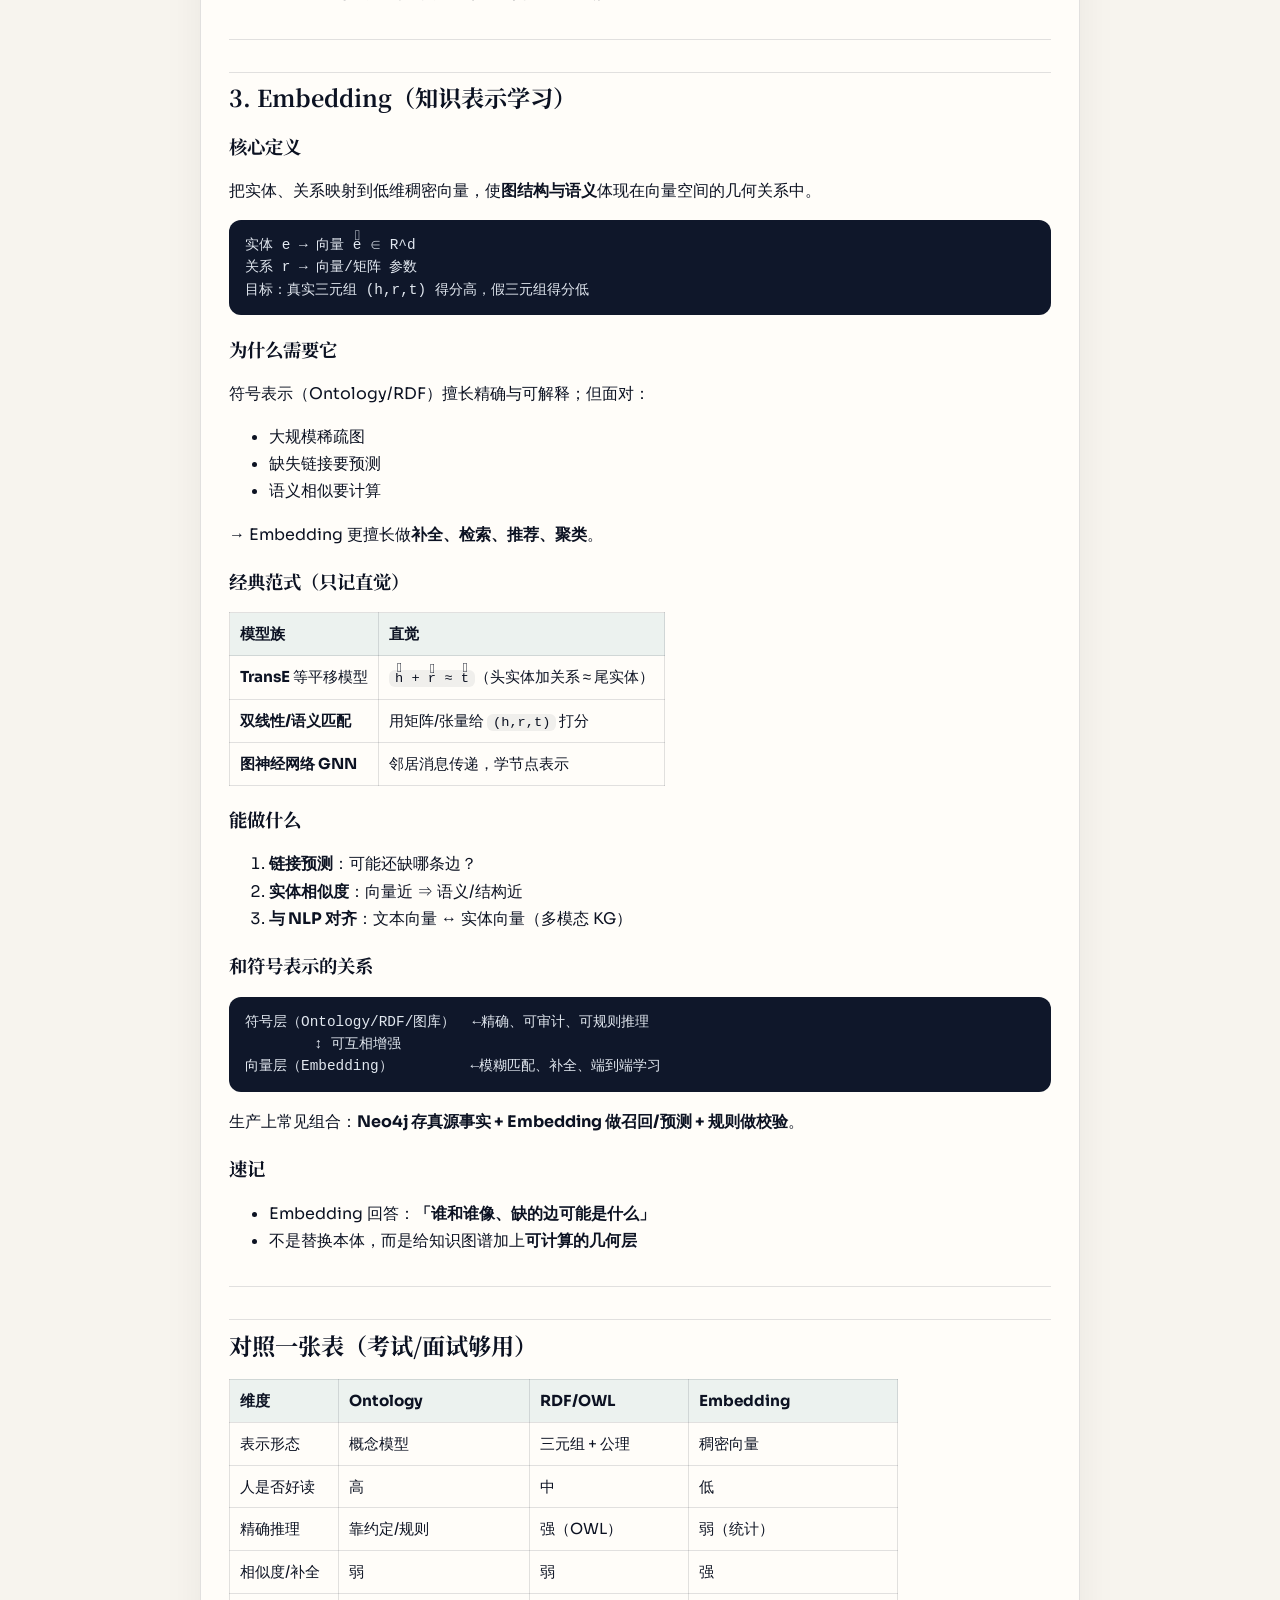
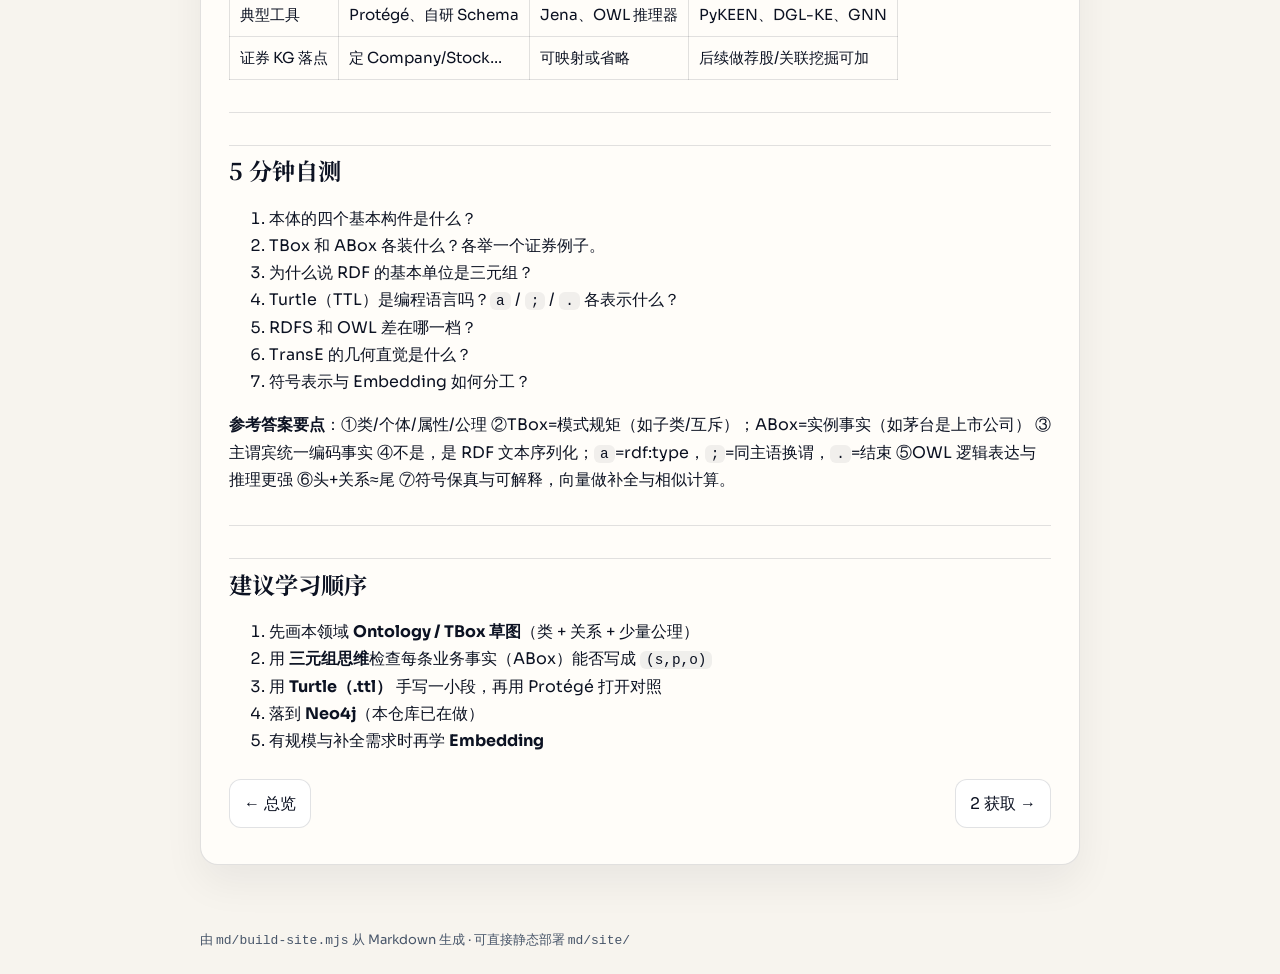
==== commit f911e927: "feat:  游湖学习代码" ====
--- a/docs/1-知识表示.html
+++ b/docs/1-知识表示.html
@@ -208,6 +208,104 @@
 <li>多条三元组连成 <strong>RDF 图</strong></li>
 </ul>
 <p><strong>为什么重要</strong>：同一事实用标准结构表达，不同系统能交换、能合并。</p>
+<h3>Turtle（TTL）：RDF 的手写序列化格式</h3>
+<p><strong>TTL 不是编程语言</strong>，而是一种<strong>数据序列化格式</strong>——准确说是 RDF 的文本语法，全称 <strong>Terse RDF Triple Language（Turtle）</strong>，W3C 标准，文件扩展名 <code>.ttl</code>。</p>
+<p>它干的事：用纯文本把知识图谱的<strong>三元组（主语–谓语–宾语）</strong>写出来，一条（或一组缩写）以<strong>句号 <code>.</code></strong> 结束。</p>
+<pre><code class="language-turtle">@prefix ex: &lt;http://example.org/&gt; .
+
+ex:张三  a        ex:人物 ;
+        ex:年龄    "30" ;
+        ex:任职于  ex:字节跳动 .
+</code></pre>
+<p>上面这段等价于三条完整三元组：</p>
+<pre><code class="language-text">(ex:张三, rdf:type,   ex:人物)
+(ex:张三, ex:年龄,    "30")
+(ex:张三, ex:任职于,  ex:字节跳动)
+</code></pre>
+<p><strong>常用语法点：</strong></p>
+<table>
+<thead>
+<tr>
+<th>写法</th>
+<th>含义</th>
+</tr>
+</thead>
+<tbody><tr>
+<td><code>a</code></td>
+<td>简写 <code>rdf:type</code>（「张三 是 人物类的实例」）</td>
+</tr>
+<tr>
+<td><code>;</code></td>
+<td>同一主语，换谓语继续写</td>
+</tr>
+<tr>
+<td><code>,</code></td>
+<td>同一主语 + 谓语，换宾语继续写</td>
+</tr>
+<tr>
+<td><code>.</code></td>
+<td>一个三元组（或一组缩写）结束</td>
+</tr>
+<tr>
+<td><code>@prefix</code></td>
+<td>声明命名空间前缀，避免写长 URI</td>
+</tr>
+</tbody></table>
+<p>逗号缩写示例：</p>
+<pre><code class="language-turtle">ex:贵州茅台  ex:别名  "茅台" , "Kweichow Moutai" .
+# 同一主语+谓语，两个宾语 → 两条三元组
+</code></pre>
+<p><strong>在知识图谱里的典型用途：</strong></p>
+<ul>
+<li>写本体（OWL 文件常用 <code>.ttl</code> 保存）——本仓库示例：<a href="examples/securities-mini.ttl"><code>docs/examples/securities-mini.ttl</code></a></li>
+<li>存 / 交换 RDF 三元组数据</li>
+<li>被 Protégé、Jena、GraphDB 等工具直接读写</li>
+</ul>
+<p><strong>同族 RDF 序列化格式对照：</strong></p>
+<table>
+<thead>
+<tr>
+<th>格式</th>
+<th>特点</th>
+<th>何时用</th>
+</tr>
+</thead>
+<tbody><tr>
+<td><strong>Turtle（.ttl）</strong></td>
+<td>可读性最好，支持 <code>;</code> / <code>,</code> / <code>a</code> 缩写</td>
+<td><strong>手写本体与示例的首选</strong></td>
+</tr>
+<tr>
+<td><strong>N-Triples（.nt）</strong></td>
+<td>更简单：每行一个完整三元组，几乎无缩写</td>
+<td>批量导出、流式处理、机器友好</td>
+</tr>
+<tr>
+<td><strong>JSON-LD</strong></td>
+<td>JSON 形态</td>
+<td>Web / 前端 / API 友好</td>
+</tr>
+<tr>
+<td><strong>RDF/XML</strong></td>
+<td>最早的 XML 形式</td>
+<td>遗留系统互操作</td>
+</tr>
+<tr>
+<td><strong>N3（Notation3）</strong></td>
+<td>表达力更强；Turtle 是它的子集</td>
+<td>了解谱系即可，日常多用 Turtle</td>
+</tr>
+</tbody></table>
+<blockquote>
+<p>口诀：<strong>RDF 是模型（三元组），Turtle 是写法（.ttl 文本）</strong>——同一张图可以存成 .ttl / .nt / JSON-LD，语义不变。</p>
+</blockquote>
+<p>证券迷你对照（与后文 OWL 示例同构）：</p>
+<pre><code class="language-turtle">@prefix : &lt;http://example.org/sec#&gt; .
+
+:Moutai  a        :ListedCompany ;   # a = rdf:type
+         :listedAs :S600519 .
+:S600519 a        :Stock .
+</code></pre>
 <h3>RDFS：轻量词汇层</h3>
 <p><strong>RDFS</strong> = <strong>RDF Schema</strong>（RDF 模式 / RDF 词汇描述语言）。</p>
 <ul>
@@ -389,9 +487,11 @@
 </ul>
 <p>实务：小项目用 RDFS 思想（甚至直接落到 Neo4j Schema）往往够用；要严格语义互操作或自动推理，再上 OWL。</p>
 <h3>RDF 栈速记</h3>
-<pre><code class="language-text">OWL（强逻辑） ⊃ RDFS（轻词汇） ⊃ RDF（三元组） ⊃ IRI + 字面量
-</code></pre>
-<p>（表达能力上大致如此；OWL 语句本身也常以 RDF 三元组形式序列化。）</p>
+<pre><code class="language-text">OWL（强逻辑） ⊃ RDFS（轻词汇） ⊃ RDF（三元组模型）
+                                      ↑
+                         序列化写法：Turtle / N-Triples / JSON-LD / RDF-XML …
+</code></pre>
+<p>（表达能力上大致如此；OWL 语句本身也常以 RDF 三元组形式序列化，手写多用 <strong>Turtle</strong>。）</p>
 <h3>和 Neo4j 属性图怎么对照</h3>
 <table>
 <thead>
@@ -422,7 +522,8 @@
 </blockquote>
 <h3>速记</h3>
 <ul>
-<li>RDF：<strong>统一的「主-谓-宾」信封</strong></li>
+<li>RDF：<strong>统一的「主-谓-宾」信封</strong>（模型）</li>
+<li>Turtle（.ttl）：<strong>信封的手写写法</strong>（序列化，不是编程语言）</li>
 <li>RDFS：<strong>信封上的轻量标签（类层次、定义域/值域）</strong></li>
 <li>OWL：<strong>在信封上写清更强逻辑规则，让机器会推</strong></li>
 </ul>
@@ -534,16 +635,18 @@
 <li>本体的四个基本构件是什么？</li>
 <li>TBox 和 ABox 各装什么？各举一个证券例子。</li>
 <li>为什么说 RDF 的基本单位是三元组？</li>
+<li>Turtle（TTL）是编程语言吗？<code>a</code> / <code>;</code> / <code>.</code> 各表示什么？</li>
 <li>RDFS 和 OWL 差在哪一档？</li>
 <li>TransE 的几何直觉是什么？</li>
 <li>符号表示与 Embedding 如何分工？</li>
 </ol>
-<p><strong>参考答案要点</strong>：①类/个体/属性/公理 ②TBox=模式规矩（如子类/互斥）；ABox=实例事实（如茅台是上市公司） ③主谓宾统一编码事实 ④OWL 逻辑表达与推理更强 ⑤头+关系≈尾 ⑥符号保真与可解释，向量做补全与相似计算。</p>
+<p><strong>参考答案要点</strong>：①类/个体/属性/公理 ②TBox=模式规矩（如子类/互斥）；ABox=实例事实（如茅台是上市公司） ③主谓宾统一编码事实 ④不是，是 RDF 文本序列化；<code>a</code>=rdf:type，<code>;</code>=同主语换谓，<code>.</code>=结束 ⑤OWL 逻辑表达与推理更强 ⑥头+关系≈尾 ⑦符号保真与可解释，向量做补全与相似计算。</p>
 <hr>
 <h2>建议学习顺序</h2>
 <ol>
 <li>先画本领域 <strong>Ontology / TBox 草图</strong>（类 + 关系 + 少量公理）</li>
 <li>用 <strong>三元组思维</strong>检查每条业务事实（ABox）能否写成 <code>(s,p,o)</code></li>
+<li>用 <strong>Turtle（.ttl）</strong> 手写一小段，再用 Protégé 打开对照</li>
 <li>落到 <strong>Neo4j</strong>（本仓库已在做）</li>
 <li>有规模与补全需求时再学 <strong>Embedding</strong></li>
 </ol>
